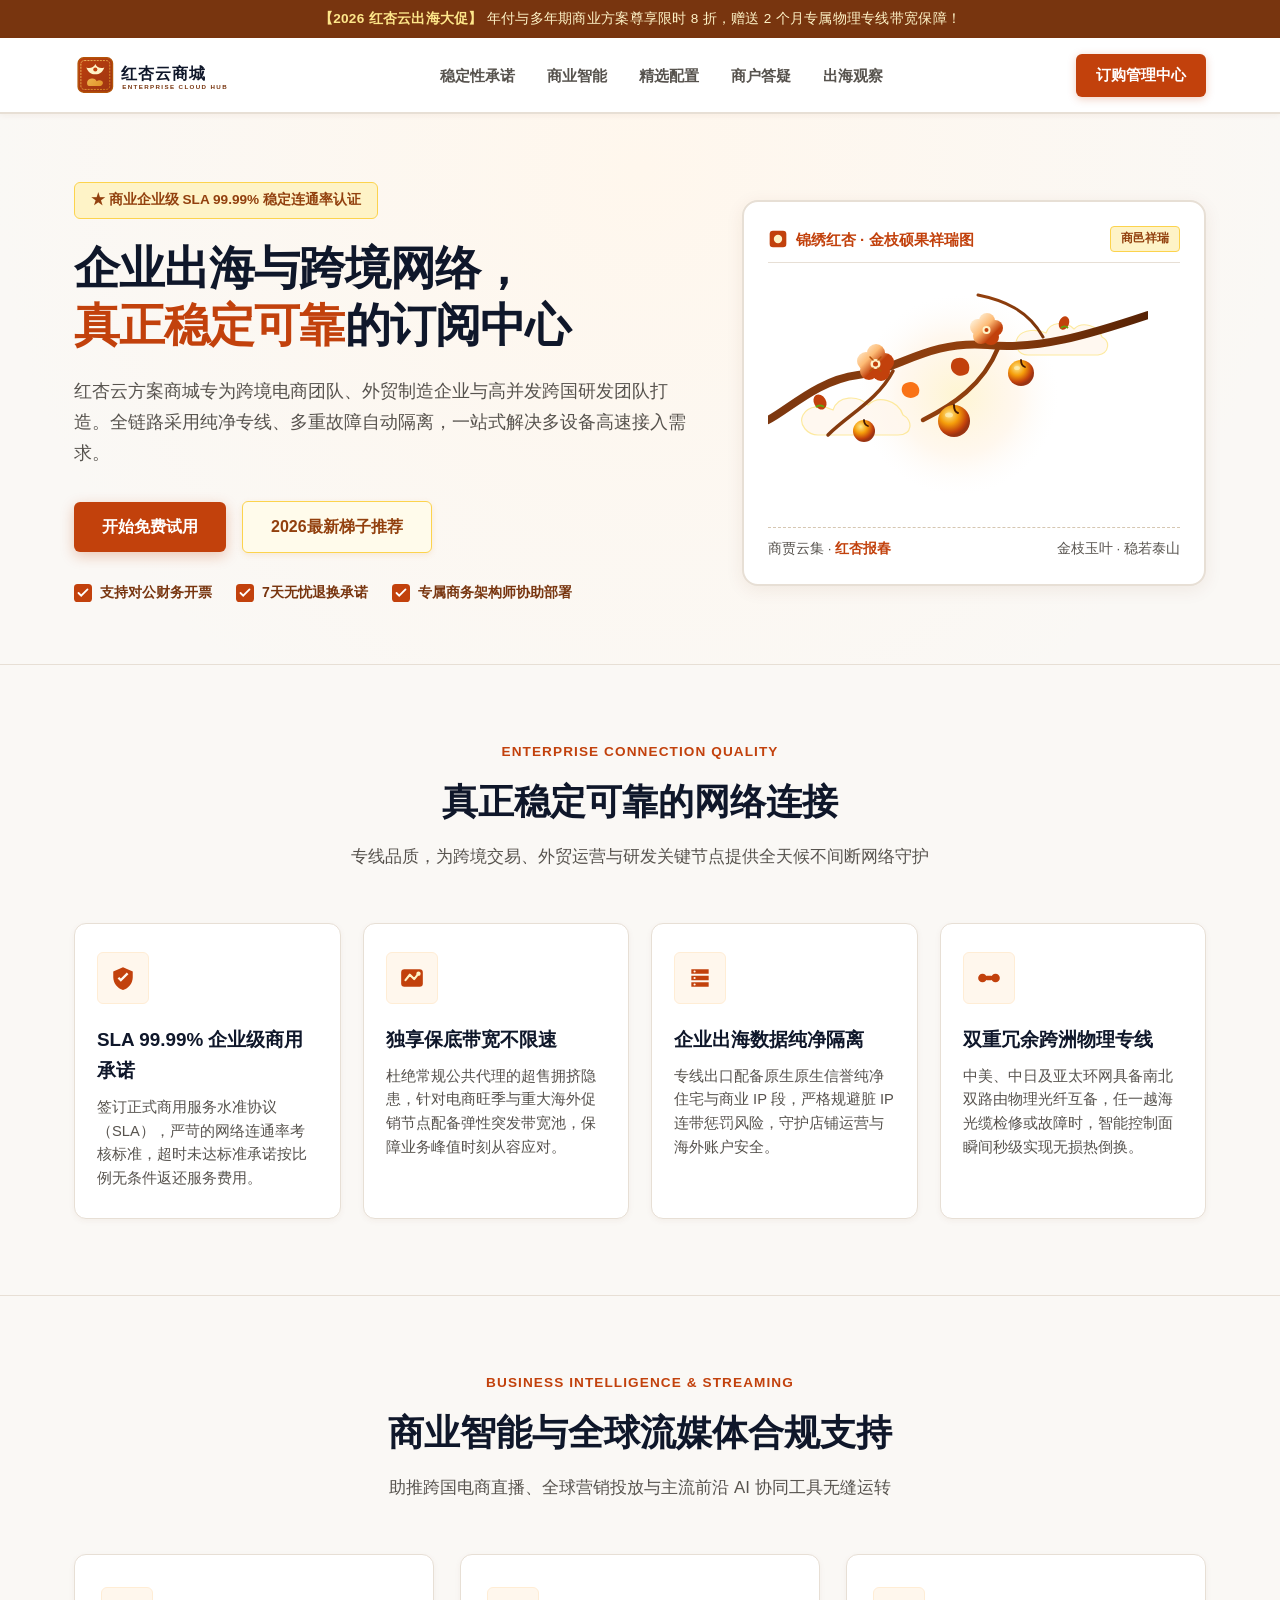
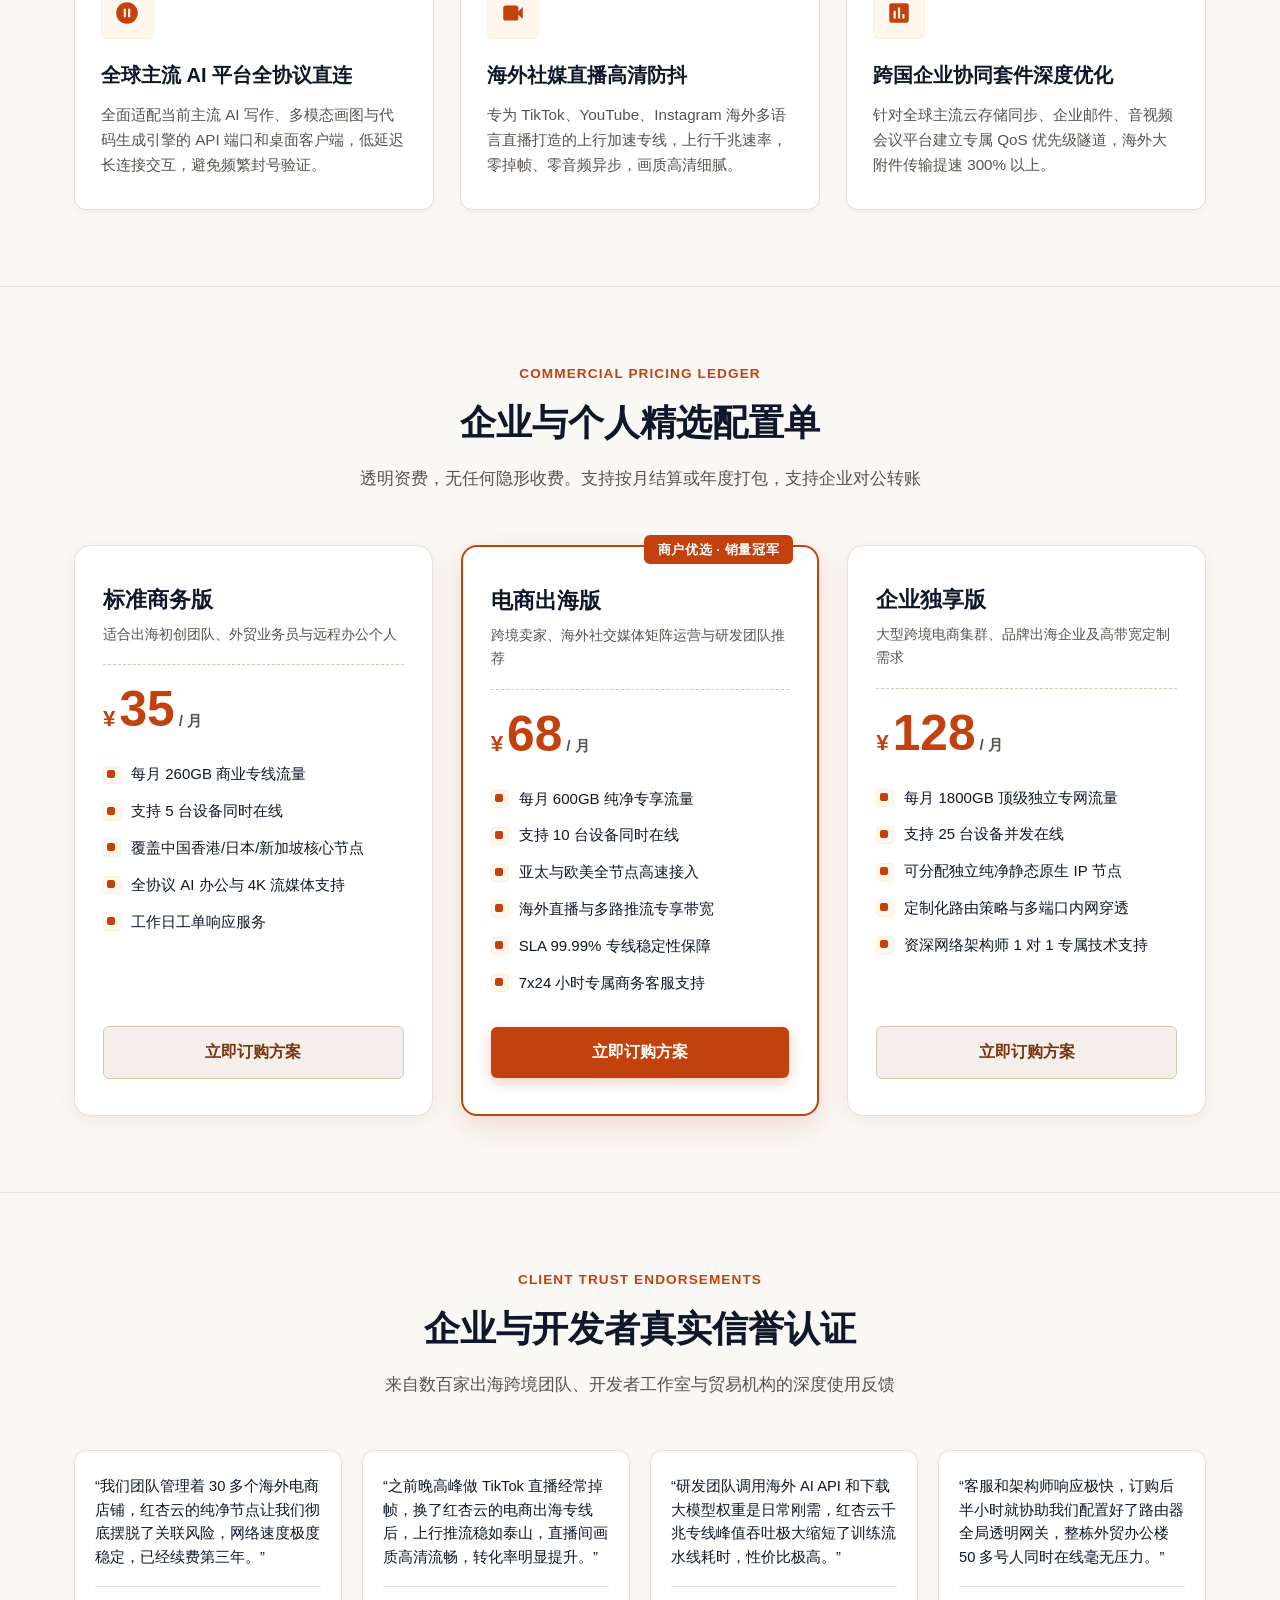
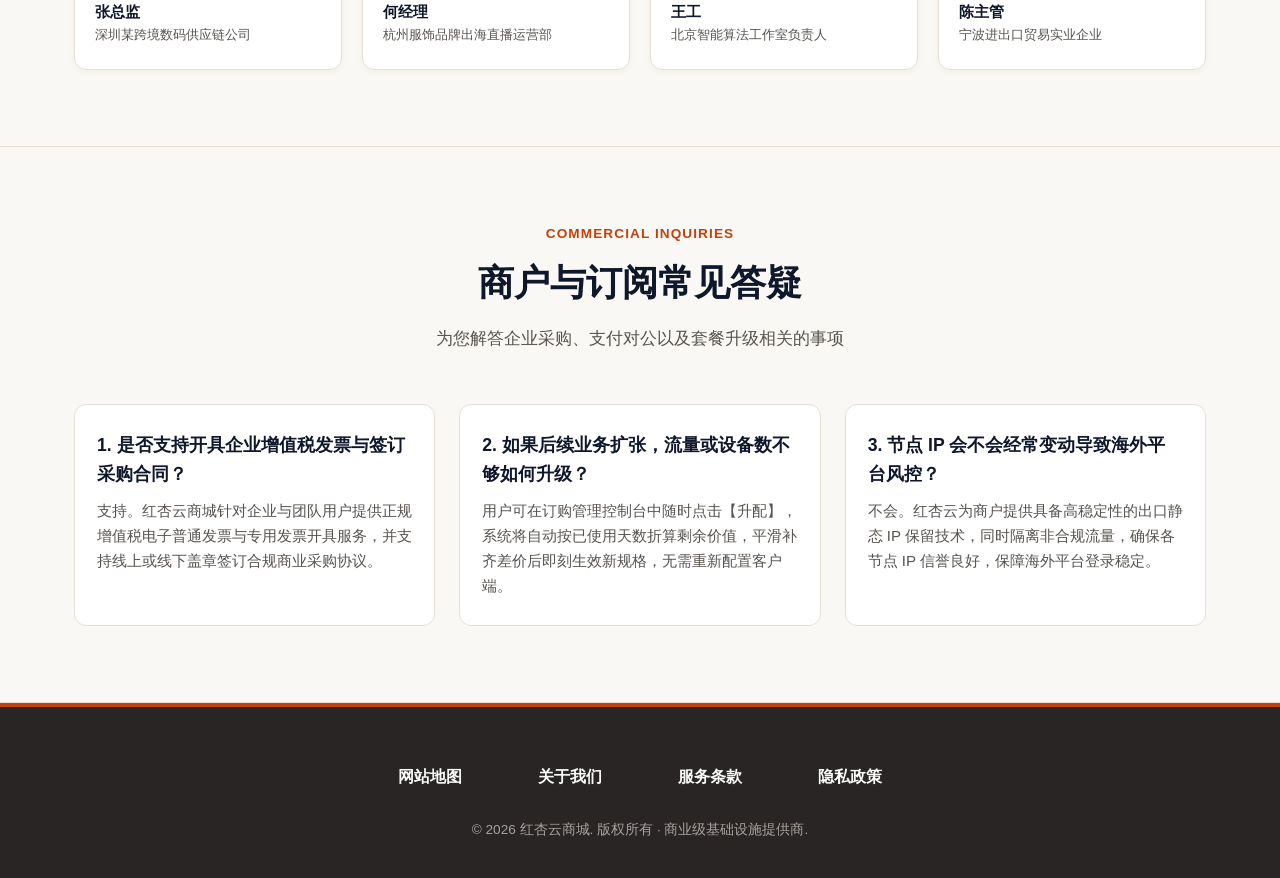
==== index.html @ 85976101 "Initial commit: 红杏云 landing page, SEO articles and sitemaps" ====
<!DOCTYPE html>
<html lang="zh-CN">
<head>
  <meta charset="UTF-8">
  <meta name="viewport" content="width=device-width, initial-scale=1.0">
  <title>红杏云商城官网 - 企业出海网络加速与跨境专线 | SLA99.99%商用机场推荐</title>
  <meta name="description" content="红杏云商城是面向企业出海与跨境商贸的专业网络加速订阅中心。提供SLA 99.99%高可用商用专线、纯净IP防关联隔离及海外直播极速秒开通道。支持多设备并发与企业对公结算，是跨境电商、独立站与外贸团队首选的高可靠商用机场推荐方案。">
  <meta name="keywords" content="红杏云, 红杏云商城, 网络加速, 机场推荐, 极速秒开, 跨境电商网络, 出海专线, 商业SLA, 防关联代理, 外贸加速">
  <link rel="canonical" href="https://redxingyun.shop/">

  <!-- Open Graph 社交元数据 -->
  <meta property="og:type" content="website">
  <meta property="og:locale" content="zh_CN">
  <meta property="og:site_name" content="红杏云商城">
  <meta property="og:title" content="红杏云商城官网 - 企业出海网络加速与跨境专线 | SLA99.99%商用机场推荐">
  <meta property="og:description" content="红杏云商城提供商业级SLA 99.99%出海网络加速服务，支持纯净IP隔离与海外直播秒开，为跨境电商打造可信赖的机场推荐解决方案。">
  <meta property="og:url" content="https://redxingyun.shop/">
  <meta property="og:image" content="https://redxingyun.shop/og-preview.png">
  <meta property="og:image:width" content="1200">
  <meta property="og:image:height" content="630">

  <!-- Twitter Card 元数据 -->
  <meta name="twitter:card" content="summary_large_image">
  <meta name="twitter:title" content="红杏云商城官网 - 企业出海网络加速与跨境专线 | SLA99.99%商用机场推荐">
  <meta name="twitter:description" content="红杏云商城提供商业级SLA 99.99%出海网络加速服务，支持纯净IP隔离与海外直播秒开，为跨境电商打造可信赖的机场推荐解决方案。">
  <meta name="twitter:image" content="https://redxingyun.shop/og-preview.png">

  <!-- Schema.org Product 结构化数据 (Rich Snippets) -->
  <script type="application/ld+json">
  {
    "@context": "https://schema.org/",
    "@type": "Product",
    "name": "红杏云企业出海商用网络加速方案",
    "image": "https://redxingyun.shop/og-preview.png",
    "description": "红杏云商城面向跨境电商、外贸出海及海外社交媒体矩阵运营团队提供的商用级网络加速服务，提供SLA 99.99%高可用承诺、纯净IP信誉保障与高速跨境专线直连。",
    "brand": {
      "@type": "Brand",
      "name": "红杏云"
    },
    "offers": {
      "@type": "AggregateOffer",
      "priceCurrency": "CNY",
      "lowPrice": "49.00",
      "highPrice": "399.00",
      "offerCount": "3",
      "url": "https://ww012.twilightaff.com/#/?code=A56DH1Af",
      "priceValidUntil": "2026-12-31"
    },
    "aggregateRating": {
      "@type": "AggregateRating",
      "ratingValue": "4.95",
      "reviewCount": "860"
    }
  }
  </script>

  <link rel="stylesheet" href="style.css">
</head>
<body>

  <!-- 顶部大促跑马灯告示 -->
  <div class="top-announcement-bar">
    <strong>【2026 红杏云出海大促】</strong> 年付与多年期商业方案尊享限时 8 折，赠送 2 个月专属物理专线带宽保障！
  </div>

  <!-- 商贸顶部导航 -->
  <header class="commerce-header">
    <div class="commerce-container header-flex">
      <a href="index.html" class="brand-seal-logo" aria-label="红杏云商城首页">
        <!-- 专属主题 Logo：浮雕金杏祥云印 (内联 SVG) -->
        <svg class="brand-seal-svg" viewBox="0 0 250 64" fill="none" xmlns="http://www.w3.org/2000/svg">
          <defs>
            <linearGradient id="sealRed" x1="0" y1="0" x2="60" y2="60" gradientUnits="userSpaceOnUse">
              <stop stop-color="#C2410C"/>
              <stop offset="1" stop-color="#9A3412"/>
            </linearGradient>
            <linearGradient id="sealGold" x1="0" y1="0" x2="60" y2="60" gradientUnits="userSpaceOnUse">
              <stop stop-color="#FDE68A"/>
              <stop offset="1" stop-color="#D97706"/>
            </linearGradient>
          </defs>
          <!-- 金石印章外框 -->
          <rect x="6" y="7" width="50" height="50" rx="8" fill="url(#sealRed)" stroke="#B45309" stroke-width="2"/>
          <rect x="10" y="11" width="42" height="42" rx="5" fill="none" stroke="url(#sealGold)" stroke-width="1.2" stroke-dasharray="3 1.5"/>
          <!-- 印内浮雕红杏与祥云花纹 -->
          <path d="M31 16C33 21 39 23 44 21C42 27 38 31 31 31C24 31 20 27 18 21C23 23 29 21 31 16Z" fill="#FEF3C7"/>
          <circle cx="31" cy="24" r="3" fill="#C2410C"/>
          <path d="M19 44C19 39 23 37 27 37C30 37 32 39 33 41C35 39 39 39 41 41C43 43 42 47 38 48H22C20 48 19 46 19 44Z" fill="url(#sealGold)"/>
          <!-- 品牌文字字标 -->
          <text x="68" y="38" font-family="-apple-system, BlinkMacSystemFont, 'PingFang SC', serif" font-size="23" font-weight="900" fill="#0F172A" letter-spacing="1.5">红杏云商城</text>
          <text x="70" y="52" font-family="-apple-system, BlinkMacSystemFont, 'PingFang SC', sans-serif" font-size="9" font-weight="600" fill="#78350F" letter-spacing="2">ENTERPRISE CLOUD HUB</text>
        </svg>
      </a>

      <nav class="commerce-nav">
        <a href="#stability" class="c-nav-link">稳定性承诺</a>
        <a href="#intelligence" class="c-nav-link">商业智能</a>
        <a href="#plans" class="c-nav-link">精选配置</a>
        <a href="#faq" class="c-nav-link">商户答疑</a>
        <a href="trends.html" class="c-nav-link">出海观察</a>
      </nav>

      <a href="https://ww012.twilightaff.com/#/?code=A56DH1Af" class="c-header-btn" rel="nofollow" target="_blank">
        订购管理中心
      </a>
    </div>
  </header>

  <!-- 首屏商贸画卷 Hero -->
  <section class="deals-billboard">
    <div class="commerce-container">
      <div class="billboard-grid">
        <div class="billboard-text-box">
          <div class="badge-tag-seal">
            ★ 商业企业级 SLA 99.99% 稳定连通率认证
          </div>
          <h1 class="billboard-headline">
            企业出海与跨境网络，<br>
            <span>真正稳定可靠</span>的订阅中心
          </h1>
          <p class="billboard-subhead">
            红杏云方案商城专为跨境电商团队、外贸制造企业与高并发跨国研发团队打造。全链路采用纯净专线、多重故障自动隔离，一站式解决多设备高速接入需求。
          </p>

          <div class="billboard-actions">
            <a href="https://ww012.twilightaff.com/#/?code=A56DH1Af" class="shop-btn shop-btn-primary" rel="nofollow" target="_blank">
              开始免费试用
            </a>
            <!-- SEO 权重传递直链 (不加 rel="nofollow", target="_blank") -->
            <a href="https://tizilab.net/paihang/" class="shop-btn shop-btn-dofollow" target="_blank">
              2026最新梯子推荐
            </a>
          </div>

          <div class="commerce-badges-row">
            <div class="badge-item">
              <svg width="18" height="18" viewBox="0 0 20 20" fill="#C2410C"><rect width="20" height="20" rx="4"/><path d="M5 10L8 13L15 6" stroke="#FFFFFF" stroke-width="2" stroke-linecap="round"/></svg>
              支持对公财务开票
            </div>
            <div class="badge-item">
              <svg width="18" height="18" viewBox="0 0 20 20" fill="#C2410C"><rect width="20" height="20" rx="4"/><path d="M5 10L8 13L15 6" stroke="#FFFFFF" stroke-width="2" stroke-linecap="round"/></svg>
              7天无忧退换承诺
            </div>
            <div class="badge-item">
              <svg width="18" height="18" viewBox="0 0 20 20" fill="#C2410C"><rect width="20" height="20" rx="4"/><path d="M5 10L8 13L15 6" stroke="#FFFFFF" stroke-width="2" stroke-linecap="round"/></svg>
              专属商务架构师协助部署
            </div>
          </div>
        </div>

        <!-- 右侧锦绣红杏商贸画卷 (以红杏为素材，无任何节点指标) -->
        <aside class="shop-apricot-scroll" aria-label="锦绣红杏 · 典籍金风图">
          <div class="scroll-seal-header">
            <div class="scroll-seal-title">
              <svg width="20" height="20" viewBox="0 0 24 24" fill="none">
                <rect x="2" y="2" width="20" height="20" rx="4" fill="#C2410C"/>
                <circle cx="12" cy="12" r="5" fill="#FEF3C7"/>
              </svg>
              锦绣红杏 · 金枝硕果祥瑞图
            </div>
            <span class="scroll-seal-tag">商邑祥瑞</span>
          </div>

          <svg class="shop-apricot-svg" viewBox="0 0 380 240" fill="none" xmlns="http://www.w3.org/2000/svg">
            <defs>
              <linearGradient id="shopWoodBranch" x1="0" y1="50" x2="380" y2="180" gradientUnits="userSpaceOnUse">
                <stop stop-color="#78350F"/>
                <stop offset="0.5" stop-color="#92400E"/>
                <stop offset="1" stop-color="#451A03"/>
              </linearGradient>
              <radialGradient id="shopApricotFruit" cx="35%" cy="30%" r="65%">
                <stop offset="0%" stop-color="#FDE68A"/>
                <stop offset="45%" stop-color="#F59E0B"/>
                <stop offset="85%" stop-color="#C2410C"/>
                <stop offset="100%" stop-color="#9A3412"/>
              </radialGradient>
              <linearGradient id="shopBlossomPetal" x1="0" y1="0" x2="20" y2="20" gradientUnits="userSpaceOnUse">
                <stop stop-color="#FFFBEB"/>
                <stop offset="0.6" stop-color="#FDBA74"/>
                <stop offset="1" stop-color="#C2410C"/>
              </linearGradient>
              <radialGradient id="shopGoldAura" cx="50%" cy="50%" r="50%">
                <stop offset="0%" stop-color="#FEF3C7" stop-opacity="0.8"/>
                <stop offset="60%" stop-color="#FFEDD5" stop-opacity="0.4"/>
                <stop offset="100%" stop-color="#FAF8F5" stop-opacity="0"/>
              </radialGradient>
            </defs>

            <!-- 温暖金辉背景 -->
            <circle cx="190" cy="120" r="100" fill="url(#shopGoldAura)" class="anim-shop-glow"/>

            <!-- 典雅祥云纹底衬 -->
            <path d="M50 160C40 160 30 150 35 140C40 130 55 130 65 135C70 120 90 120 100 130C110 120 130 125 135 140C145 145 145 160 130 160H50Z" fill="#FFF7ED" stroke="#FDE68A" stroke-width="1.2" opacity="0.8"/>
            <path d="M260 80C250 80 245 70 250 62C255 54 270 54 278 58C282 46 298 46 306 54C314 46 330 50 334 62C342 66 342 78 330 80H260Z" fill="#FFF7ED" stroke="#FDE68A" stroke-width="1.2" opacity="0.8"/>

            <!-- 舒展的红杏苍劲古枝 -->
            <g class="anim-shop-b">
              <!-- 主干骨骼 -->
              <path d="M380 40C320 60 270 75 220 70C160 65 130 95 90 100C50 105 20 135 0 145" stroke="url(#shopWoodBranch)" stroke-width="8" stroke-linecap="round"/>
              <path d="M230 73C215 110 185 130 155 145" stroke="url(#shopWoodBranch)" stroke-width="4.5" stroke-linecap="round"/>
              <path d="M125 96C110 125 80 140 60 160" stroke="url(#shopWoodBranch)" stroke-width="3.5" stroke-linecap="round"/>
              <path d="M275 62C260 35 235 25 210 20" stroke="url(#shopWoodBranch)" stroke-width="3" stroke-linecap="round"/>

              <!-- 黄金朱砂熟杏果实 (丰盈丰收寓意) -->
              <g transform="translate(170, 130)">
                <circle cx="16" cy="16" r="16" fill="url(#shopApricotFruit)"/>
                <path d="M16 0C16 4 17 7 20 8" stroke="#451A03" stroke-width="2" stroke-linecap="round"/>
                <ellipse cx="11" cy="10" rx="4" ry="2.5" fill="#FEF3C7" opacity="0.65"/>
              </g>

              <g transform="translate(240, 85)">
                <circle cx="13" cy="13" r="13" fill="url(#shopApricotFruit)"/>
                <path d="M13 0C13 3 14 6 17 7" stroke="#451A03" stroke-width="1.8" stroke-linecap="round"/>
                <ellipse cx="9" cy="8" rx="3" ry="2" fill="#FEF3C7" opacity="0.6"/>
              </g>

              <g transform="translate(85, 145)">
                <circle cx="11" cy="11" r="11" fill="url(#shopApricotFruit)"/>
                <path d="M11 0C11 3 12 5 15 6" stroke="#451A03" stroke-width="1.8" stroke-linecap="round"/>
              </g>

              <!-- 盛开红杏重瓣花丛 1 -->
              <g transform="translate(90, 70)">
                <circle cx="18" cy="8" r="9" fill="url(#shopBlossomPetal)"/>
                <circle cx="27" cy="17" r="9" fill="url(#shopBlossomPetal)"/>
                <circle cx="23" cy="27" r="9" fill="url(#shopBlossomPetal)"/>
                <circle cx="11" cy="26" r="9" fill="url(#shopBlossomPetal)"/>
                <circle cx="8" cy="16" r="9" fill="url(#shopBlossomPetal)"/>
                <circle cx="17.5" cy="19" r="5" fill="#FEF3C7"/>
                <circle cx="17.5" cy="19" r="2.5" fill="#C2410C"/>
                <path d="M15 15L12 12M20 15L23 12M15 23L12 26M20 23L23 26" stroke="#B45309" stroke-width="1.5" stroke-linecap="round"/>
              </g>

              <!-- 盛开红杏重瓣花丛 2 -->
              <g transform="translate(205, 40)">
                <circle cx="14" cy="6" r="8" fill="url(#shopBlossomPetal)"/>
                <circle cx="22" cy="13" r="8" fill="url(#shopBlossomPetal)"/>
                <circle cx="18" cy="22" r="8" fill="url(#shopBlossomPetal)"/>
                <circle cx="8" cy="21" r="8" fill="url(#shopBlossomPetal)"/>
                <circle cx="5" cy="12" r="8" fill="url(#shopBlossomPetal)"/>
                <circle cx="13.5" cy="15" r="4" fill="#FEF3C7"/>
                <circle cx="13.5" cy="15" r="2" fill="#C2410C"/>
              </g>

              <!-- 绿意新芽与花苞 -->
              <g transform="translate(290, 42)">
                <ellipse cx="6" cy="6" rx="5" ry="7" fill="#C2410C" transform="rotate(20 6 6)"/>
                <path d="M3 11C5 9 8 9 10 11" stroke="#65A30D" stroke-width="1.8"/>
              </g>
              <g transform="translate(45, 120)">
                <ellipse cx="7" cy="7" rx="6" ry="8" fill="#C2410C" transform="rotate(-30 7 7)"/>
                <path d="M3 12C5 10 9 10 11 12" stroke="#65A30D" stroke-width="1.8"/>
              </g>
            </g>

            <!-- 随金风轻扬的红杏花瓣 -->
            <g class="anim-shop-p1">
              <path d="M185 85C195 78 205 88 200 98C190 106 178 95 185 85Z" fill="url(#shopBlossomPetal)"/>
            </g>
            <g class="anim-shop-p2">
              <path d="M135 110C145 102 155 112 150 120C140 128 130 118 135 110Z" fill="#F97316"/>
            </g>
          </svg>

          <div class="scroll-seal-footer">
            <span>商贾云集 · <strong>红杏报春</strong></span>
            <span>金枝玉叶 · 稳若泰山</span>
          </div>
        </aside>
      </div>
    </div>
  </section>

  <!-- 核心优势卡片：动态替换标题【真正稳定可靠的网络连接】 (4 张卡片) -->
  <section class="commerce-section" id="stability">
    <div class="commerce-container">
      <div class="c-section-header">
        <p class="c-kicker">Enterprise Connection Quality</p>
        <h2 class="c-title">真正稳定可靠的网络连接</h2>
        <p class="c-desc">专线品质，为跨境交易、外贸运营与研发关键节点提供全天候不间断网络守护</p>
      </div>

      <div class="stability-grid">
        <!-- 卡片 1 -->
        <article class="stability-card">
          <div class="filled-icon-stamp">
            <!-- Filled SVG Icon 1: SLA 承诺 -->
            <svg width="26" height="26" viewBox="0 0 24 24" fill="#C2410C">
              <path d="M12 2L3 6V11C3 16.55 6.84 21.74 12 23C17.16 21.74 21 16.55 21 11V6L12 2Z"/>
              <path d="M10 12.5L8.5 11L7 12.5L10 15.5L17 8.5L15.5 7L10 12.5Z" fill="#FFF7ED"/>
            </svg>
          </div>
          <h3 class="st-card-title">SLA 99.99% 企业级商用承诺</h3>
          <p class="st-card-desc">签订正式商用服务水准协议（SLA），严苛的网络连通率考核标准，超时未达标准承诺按比例无条件返还服务费用。</p>
        </article>

        <!-- 卡片 2 -->
        <article class="stability-card">
          <div class="filled-icon-stamp">
            <!-- Filled SVG Icon 2: 独享保底带宽 -->
            <svg width="26" height="26" viewBox="0 0 24 24" fill="#C2410C">
              <rect x="2" y="4" width="20" height="16" rx="3"/>
              <path d="M6 14L10 9L14 13L18 8" stroke="#FEF3C7" stroke-width="2" stroke-linecap="round" stroke-linejoin="round"/>
              <circle cx="18" cy="8" r="2" fill="#FEF3C7"/>
            </svg>
          </div>
          <h3 class="st-card-title">独享保底带宽不限速</h3>
          <p class="st-card-desc">杜绝常规公共代理的超售拥挤隐患，针对电商旺季与重大海外促销节点配备弹性突发带宽池，保障业务峰值时刻从容应对。</p>
        </article>

        <!-- 卡片 3 -->
        <article class="stability-card">
          <div class="filled-icon-stamp">
            <!-- Filled SVG Icon 3: 纯净数据隔离 -->
            <svg width="26" height="26" viewBox="0 0 24 24" fill="#C2410C">
              <path d="M4 4H20V8H4V4ZM4 10H20V14H4V10ZM4 16H20V20H4V16Z"/>
              <circle cx="7" cy="6" r="1" fill="#FFF7ED"/>
              <circle cx="7" cy="12" r="1" fill="#FFF7ED"/>
              <circle cx="7" cy="18" r="1" fill="#FFF7ED"/>
            </svg>
          </div>
          <h3 class="st-card-title">企业出海数据纯净隔离</h3>
          <p class="st-card-desc">专线出口配备原生原生信誉纯净住宅与商业 IP 段，严格规避脏 IP 连带惩罚风险，守护店铺运营与海外账户安全。</p>
        </article>

        <!-- 卡片 4 -->
        <article class="stability-card">
          <div class="filled-icon-stamp">
            <!-- Filled SVG Icon 4: 双重冗余节点 -->
            <svg width="26" height="26" viewBox="0 0 24 24" fill="#C2410C">
              <circle cx="6" cy="12" r="4"/>
              <circle cx="18" cy="12" r="4"/>
              <rect x="9" y="10" width="6" height="4" rx="1"/>
            </svg>
          </div>
          <h3 class="st-card-title">双重冗余跨洲物理专线</h3>
          <p class="st-card-desc">中美、中日及亚太环网具备南北双路由物理光纤互备，任一越海光缆检修或故障时，智能控制面瞬间秒级实现无损热倒换。</p>
        </article>
      </div>
    </div>
  </section>

  <!-- 算力与流媒体支持卡片：动态替换标题【商业智能与全球流媒体合规支持】 (3 张卡片) -->
  <section class="commerce-section" id="intelligence">
    <div class="commerce-container">
      <div class="c-section-header">
        <p class="c-kicker">Business Intelligence & Streaming</p>
        <h2 class="c-title">商业智能与全球流媒体合规支持</h2>
        <p class="c-desc">助推跨国电商直播、全球营销投放与主流前沿 AI 协同工具无缝运转</p>
      </div>

      <div class="commerce-stream-grid">
        <div class="c-stream-card">
          <div class="filled-icon-stamp">
            <svg width="26" height="26" viewBox="0 0 24 24" fill="#C2410C">
              <path d="M12 2C6.48 2 2 6.48 2 12C2 17.52 6.48 22 12 22C17.52 22 22 17.52 22 12C22 6.48 17.52 2 12 2ZM11 16H9V8H11V16ZM15 16H13V8H15V16Z"/>
            </svg>
          </div>
          <h3 class="c-stream-title">全球主流 AI 平台全协议直连</h3>
          <p class="c-stream-desc">全面适配当前主流 AI 写作、多模态画图与代码生成引擎的 API 端口和桌面客户端，低延迟长连接交互，避免频繁封号验证。</p>
        </div>

        <div class="c-stream-card">
          <div class="filled-icon-stamp">
            <svg width="26" height="26" viewBox="0 0 24 24" fill="#C2410C">
              <path d="M17 10.5V7C17 5.9 16.1 5 15 5H5C3.9 5 3 5.9 3 7V17C3 18.1 3.9 19 5 19H15C16.1 19 17 18.1 17 17V13.5L21 17.5V6.5L17 10.5Z"/>
            </svg>
          </div>
          <h3 class="c-stream-title">海外社媒直播高清防抖</h3>
          <p class="c-stream-desc">专为 TikTok、YouTube、Instagram 海外多语言直播打造的上行加速专线，上行千兆速率，零掉帧、零音频异步，画质高清细腻。</p>
        </div>

        <div class="c-stream-card">
          <div class="filled-icon-stamp">
            <svg width="26" height="26" viewBox="0 0 24 24" fill="#C2410C">
              <path d="M19 3H5C3.9 3 3 3.9 3 5V19C3 20.1 3.9 21 5 21H19C20.1 21 21 20.1 21 19V5C21 3.9 20.1 3 19 3ZM9 17H7V10H9V17ZM13 17H11V7H13V17ZM17 17H15V13H17V17Z"/>
            </svg>
          </div>
          <h3 class="c-stream-title">跨国企业协同套件深度优化</h3>
          <p class="c-stream-desc">针对全球主流云存储同步、企业邮件、音视频会议平台建立专属 QoS 优先级隧道，海外大附件传输提速 300% 以上。</p>
        </div>
      </div>
    </div>
  </section>

  <!-- 价格对比表：动态替换标题【企业与个人精选配置单】 (必须3个) -->
  <section class="commerce-section" id="plans">
    <div class="commerce-container">
      <div class="c-section-header">
        <p class="c-kicker">Commercial Pricing Ledger</p>
        <h2 class="c-title">企业与个人精选配置单</h2>
        <p class="c-desc">透明资费，无任何隐形收费。支持按月结算或年度打包，支持企业对公转账</p>
      </div>

      <div class="pricing-ledger-deck">
        <!-- 规格 1：标准商务版 -->
        <div class="ledger-card">
          <div class="ledger-tier-header">
            <h3 class="ledger-tier-title">标准商务版</h3>
            <p class="ledger-tier-tagline">适合出海初创团队、外贸业务员与远程办公个人</p>
          </div>
          <div class="ledger-pricing-row">
            <span class="c-currency">¥</span>
            <span class="c-amount">35</span>
            <span class="c-period">/ 月</span>
          </div>
          <ul class="ledger-spec-list">
            <li class="spec-line"><span class="spec-check"><svg width="10" height="10" viewBox="0 0 10 10"><rect width="8" height="8" rx="2" fill="#C2410C"/></svg></span>每月 260GB 商业专线流量</li>
            <li class="spec-line"><span class="spec-check"><svg width="10" height="10" viewBox="0 0 10 10"><rect width="8" height="8" rx="2" fill="#C2410C"/></svg></span>支持 5 台设备同时在线</li>
            <li class="spec-line"><span class="spec-check"><svg width="10" height="10" viewBox="0 0 10 10"><rect width="8" height="8" rx="2" fill="#C2410C"/></svg></span>覆盖中国香港/日本/新加坡核心节点</li>
            <li class="spec-line"><span class="spec-check"><svg width="10" height="10" viewBox="0 0 10 10"><rect width="8" height="8" rx="2" fill="#C2410C"/></svg></span>全协议 AI 办公与 4K 流媒体支持</li>
            <li class="spec-line"><span class="spec-check"><svg width="10" height="10" viewBox="0 0 10 10"><rect width="8" height="8" rx="2" fill="#C2410C"/></svg></span>工作日工单响应服务</li>
          </ul>
          <a href="https://ww012.twilightaff.com/#/?code=A56DH1Af" class="shop-btn shop-btn-secondary" rel="nofollow" target="_blank">
            立即订购方案
          </a>
        </div>

        <!-- 规格 2：电商出海版 (Featured) -->
        <div class="ledger-card featured-deal">
          <div class="deal-corner-ribbon">商户优选 · 销量冠军</div>
          <div class="ledger-tier-header">
            <h3 class="ledger-tier-title">电商出海版</h3>
            <p class="ledger-tier-tagline">跨境卖家、海外社交媒体矩阵运营与研发团队推荐</p>
          </div>
          <div class="ledger-pricing-row">
            <span class="c-currency">¥</span>
            <span class="c-amount">68</span>
            <span class="c-period">/ 月</span>
          </div>
          <ul class="ledger-spec-list">
            <li class="spec-line"><span class="spec-check"><svg width="10" height="10" viewBox="0 0 10 10"><rect width="8" height="8" rx="2" fill="#C2410C"/></svg></span>每月 600GB 纯净专享流量</li>
            <li class="spec-line"><span class="spec-check"><svg width="10" height="10" viewBox="0 0 10 10"><rect width="8" height="8" rx="2" fill="#C2410C"/></svg></span>支持 10 台设备同时在线</li>
            <li class="spec-line"><span class="spec-check"><svg width="10" height="10" viewBox="0 0 10 10"><rect width="8" height="8" rx="2" fill="#C2410C"/></svg></span>亚太与欧美全节点高速接入</li>
            <li class="spec-line"><span class="spec-check"><svg width="10" height="10" viewBox="0 0 10 10"><rect width="8" height="8" rx="2" fill="#C2410C"/></svg></span>海外直播与多路推流专享带宽</li>
            <li class="spec-line"><span class="spec-check"><svg width="10" height="10" viewBox="0 0 10 10"><rect width="8" height="8" rx="2" fill="#C2410C"/></svg></span>SLA 99.99% 专线稳定性保障</li>
            <li class="spec-line"><span class="spec-check"><svg width="10" height="10" viewBox="0 0 10 10"><rect width="8" height="8" rx="2" fill="#C2410C"/></svg></span>7x24 小时专属商务客服支持</li>
          </ul>
          <a href="https://ww012.twilightaff.com/#/?code=A56DH1Af" class="shop-btn shop-btn-primary" rel="nofollow" target="_blank">
            立即订购方案
          </a>
        </div>

        <!-- 规格 3：企业独享版 -->
        <div class="ledger-card">
          <div class="ledger-tier-header">
            <h3 class="ledger-tier-title">企业独享版</h3>
            <p class="ledger-tier-tagline">大型跨境电商集群、品牌出海企业及高带宽定制需求</p>
          </div>
          <div class="ledger-pricing-row">
            <span class="c-currency">¥</span>
            <span class="c-amount">128</span>
            <span class="c-period">/ 月</span>
          </div>
          <ul class="ledger-spec-list">
            <li class="spec-line"><span class="spec-check"><svg width="10" height="10" viewBox="0 0 10 10"><rect width="8" height="8" rx="2" fill="#C2410C"/></svg></span>每月 1800GB 顶级独立专网流量</li>
            <li class="spec-line"><span class="spec-check"><svg width="10" height="10" viewBox="0 0 10 10"><rect width="8" height="8" rx="2" fill="#C2410C"/></svg></span>支持 25 台设备并发在线</li>
            <li class="spec-line"><span class="spec-check"><svg width="10" height="10" viewBox="0 0 10 10"><rect width="8" height="8" rx="2" fill="#C2410C"/></svg></span>可分配独立纯净静态原生 IP 节点</li>
            <li class="spec-line"><span class="spec-check"><svg width="10" height="10" viewBox="0 0 10 10"><rect width="8" height="8" rx="2" fill="#C2410C"/></svg></span>定制化路由策略与多端口内网穿透</li>
            <li class="spec-line"><span class="spec-check"><svg width="10" height="10" viewBox="0 0 10 10"><rect width="8" height="8" rx="2" fill="#C2410C"/></svg></span>资深网络架构师 1 对 1 专属技术支持</li>
          </ul>
          <a href="https://ww012.twilightaff.com/#/?code=A56DH1Af" class="shop-btn shop-btn-secondary" rel="nofollow" target="_blank">
            立即订购方案
          </a>
        </div>
      </div>
    </div>
  </section>

  <!-- 用户见证：动态替换标题【企业与开发者真实信誉认证】 (4 条) -->
  <section class="commerce-section">
    <div class="commerce-container">
      <div class="c-section-header">
        <p class="c-kicker">Client Trust Endorsements</p>
        <h2 class="c-title">企业与开发者真实信誉认证</h2>
        <p class="c-desc">来自数百家出海跨境团队、开发者工作室与贸易机构的深度使用反馈</p>
      </div>

      <div class="endorsement-grid">
        <div class="endorse-card">
          <p class="endorse-quote">“我们团队管理着 30 多个海外电商店铺，红杏云的纯净节点让我们彻底摆脱了关联风险，网络速度极度稳定，已经续费第三年。”</p>
          <div class="endorse-meta">
            <div class="endorse-author">张总监</div>
            <div class="endorse-company">深圳某跨境数码供应链公司</div>
          </div>
        </div>

        <div class="endorse-card">
          <p class="endorse-quote">“之前晚高峰做 TikTok 直播经常掉帧，换了红杏云的电商出海专线后，上行推流稳如泰山，直播间画质高清流畅，转化率明显提升。”</p>
          <div class="endorse-meta">
            <div class="endorse-author">何经理</div>
            <div class="endorse-company">杭州服饰品牌出海直播运营部</div>
          </div>
        </div>

        <div class="endorse-card">
          <p class="endorse-quote">“研发团队调用海外 AI API 和下载大模型权重是日常刚需，红杏云千兆专线峰值吞吐极大缩短了训练流水线耗时，性价比极高。”</p>
          <div class="endorse-meta">
            <div class="endorse-author">王工</div>
            <div class="endorse-company">北京智能算法工作室负责人</div>
          </div>
        </div>

        <div class="endorse-card">
          <p class="endorse-quote">“客服和架构师响应极快，订购后半小时就协助我们配置好了路由器全局透明网关，整栋外贸办公楼 50 多号人同时在线毫无压力。”</p>
          <div class="endorse-meta">
            <div class="endorse-author">陈主管</div>
            <div class="endorse-company">宁波进出口贸易实业企业</div>
          </div>
        </div>
      </div>
    </div>
  </section>

  <!-- 常见问题：动态替换标题【商户与订阅常见答疑】 (3 条) -->
  <section class="commerce-section" id="faq">
    <div class="commerce-container">
      <div class="c-section-header">
        <p class="c-kicker">Commercial Inquiries</p>
        <h2 class="c-title">商户与订阅常见答疑</h2>
        <p class="c-desc">为您解答企业采购、支付对公以及套餐升级相关的事项</p>
      </div>

      <div class="consult-faq-grid">
        <div class="consult-faq-item">
          <h3 class="consult-q">1. 是否支持开具企业增值税发票与签订采购合同？</h3>
          <p class="consult-a">支持。红杏云商城针对企业与团队用户提供正规增值税电子普通发票与专用发票开具服务，并支持线上或线下盖章签订合规商业采购协议。</p>
        </div>

        <div class="consult-faq-item">
          <h3 class="consult-q">2. 如果后续业务扩张，流量或设备数不够如何升级？</h3>
          <p class="consult-a">用户可在订购管理控制台中随时点击【升配】，系统将自动按已使用天数折算剩余价值，平滑补齐差价后即刻生效新规格，无需重新配置客户端。</p>
        </div>

        <div class="consult-faq-item">
          <h3 class="consult-q">3. 节点 IP 会不会经常变动导致海外平台风控？</h3>
          <p class="consult-a">不会。红杏云为商户提供具备高稳定性的出口静态 IP 保留技术，同时隔离非合规流量，确保各节点 IP 信誉良好，保障海外平台登录稳定。</p>
        </div>
      </div>
    </div>
  </section>

  <!-- 页脚规范：严格仅展示且只展示4个中文标题，均独立打开新页面 -->
  <footer class="commerce-quad-footer">
    <div class="commerce-container">
      <nav class="c-footer-nav" aria-label="页脚索引导航">
        <a href="sitemap.html" class="c-footer-title">网站地图</a>
        <a href="about.html" class="c-footer-title">关于我们</a>
        <a href="terms.html" class="c-footer-title">服务条款</a>
        <a href="privacy.html" class="c-footer-title">隐私政策</a>
      </nav>
      <div class="c-footer-copy">
        © 2026 红杏云商城. 版权所有 · 商业级基础设施提供商.
      </div>
    </div>
  </footer>

</body>
</html>
---- style.css ----
/* 红杏云 - redxingyun.shop 样式表
 * 设计风格：锦绣商邑 · 暖雅典籍商贸风 (Warm Artisan & Structured Commerce)
 * 极致性能保障：纯原生CSS，零外部依赖，移动4G加载 < 1000ms
 */

:root {
  --shop-cinnabar: #C2410C;
  --shop-cinnabar-dark: #9A3412;
  --shop-gold: #D97706;
  --shop-gold-light: #FEF3C7;
  --shop-bg: #FAF8F5;
  --shop-surface: #FFFFFF;
  --shop-surface-alt: #F5EFEB;
  --shop-text-dark: #0F172A;
  --shop-text-muted: #57534E;
  --shop-border: #E7DFD5;
  --shop-border-strong: #D6C7B2;
  --shop-radius-sm: 6px;
  --shop-radius-md: 12px;
  --shop-radius-lg: 16px;
  --shop-shadow-sm: 0 2px 6px rgba(120, 53, 15, 0.05);
  --shop-shadow-card: 0 4px 18px rgba(120, 53, 15, 0.08);
  --shop-shadow-featured: 0 10px 30px rgba(194, 65, 12, 0.16);
}

*, *::before, *::after {
  box-sizing: border-box;
  margin: 0;
  padding: 0;
}

html {
  font-size: 16px;
  scroll-behavior: smooth;
  -webkit-text-size-adjust: 100%;
}

body {
  font-family: -apple-system, BlinkMacSystemFont, "PingFang SC", "Hiragino Sans GB", "Microsoft YaHei", sans-serif;
  background-color: var(--shop-bg);
  color: var(--shop-text-dark);
  line-height: 1.65;
  overflow-x: hidden;
}

/* 容器规范 */
.commerce-container {
  width: 100%;
  max-width: 1180px;
  margin: 0 auto;
  padding: 0 24px;
}

/* 顶部大促跑马灯告示 */
.top-announcement-bar {
  background: #78350F;
  color: #FEF3C7;
  font-size: 0.85rem;
  padding: 8px 16px;
  text-align: center;
  font-weight: 500;
  letter-spacing: 0.02em;
}

.top-announcement-bar strong {
  color: #FDE68A;
}

/* 商贸头部导航 */
.commerce-header {
  background: var(--shop-surface);
  border-bottom: 2px solid var(--shop-border);
  position: sticky;
  top: 0;
  z-index: 100;
  box-shadow: var(--shop-shadow-sm);
}

.header-flex {
  display: flex;
  justify-content: space-between;
  align-items: center;
  height: 74px;
}

.brand-seal-logo {
  display: flex;
  align-items: center;
  text-decoration: none;
}

.brand-seal-svg {
  width: 172px;
  height: 48px;
  display: block;
}

.commerce-nav {
  display: flex;
  align-items: center;
  gap: 32px;
}

.c-nav-link {
  color: var(--shop-text-muted);
  text-decoration: none;
  font-size: 0.95rem;
  font-weight: 600;
  transition: color 0.2s ease;
}

.c-nav-link:hover {
  color: var(--shop-cinnabar);
}

.c-header-btn {
  display: inline-flex;
  align-items: center;
  justify-content: center;
  padding: 9px 20px;
  min-height: 42px;
  background: var(--shop-cinnabar);
  color: #FFFFFF;
  border-radius: var(--shop-radius-sm);
  text-decoration: none;
  font-size: 0.92rem;
  font-weight: 700;
  box-shadow: 0 2px 8px rgba(194, 65, 12, 0.25);
  transition: all 0.2s ease;
}

.c-header-btn:hover {
  background: var(--shop-cinnabar-dark);
}

/* 按钮通用触控规范 (>= 44px) */
.shop-btn {
  display: inline-flex;
  align-items: center;
  justify-content: center;
  gap: 8px;
  min-height: 48px;
  padding: 12px 28px;
  font-size: 1rem;
  font-weight: 700;
  border-radius: var(--shop-radius-sm);
  text-decoration: none;
  cursor: pointer;
  transition: all 0.2s ease;
  text-align: center;
}

.shop-btn-primary {
  background: var(--shop-cinnabar);
  color: #FFFFFF;
  box-shadow: 0 4px 14px rgba(194, 65, 12, 0.28);
}

.shop-btn-primary:hover {
  background: var(--shop-cinnabar-dark);
  transform: translateY(-2px);
}

.shop-btn-dofollow {
  background: #FFFBEB;
  color: #92400E;
  border: 1px solid #FCD34D;
  box-shadow: 0 2px 6px rgba(217, 119, 6, 0.12);
}

.shop-btn-dofollow:hover {
  background: #FDE68A;
  color: #78350F;
  transform: translateY(-2px);
}

.shop-btn-secondary {
  background: #F5EFEB;
  color: #78350F;
  border: 1px solid #D6C7B2;
}

.shop-btn-secondary:hover {
  background: #EAE0D5;
  color: #451A03;
  transform: translateY(-2px);
}

/* 首屏商贸画卷 Hero */
.deals-billboard {
  padding: 68px 0 60px;
  background: radial-gradient(circle at 50% 10%, #FFF7ED 0%, #FAF8F5 80%);
  border-bottom: 1px solid var(--shop-border);
}

.billboard-grid {
  display: grid;
  grid-template-columns: 1.15fr 0.85fr;
  gap: 40px;
  align-items: center;
}

.billboard-text-box {
  text-align: left;
}

.badge-tag-seal {
  display: inline-flex;
  align-items: center;
  gap: 6px;
  background: #FEF3C7;
  color: #92400E;
  border: 1px solid #FCD34D;
  padding: 6px 16px;
  border-radius: var(--shop-radius-sm);
  font-size: 0.85rem;
  font-weight: 700;
  margin-bottom: 22px;
}

.billboard-headline {
  font-size: 2.85rem;
  font-weight: 900;
  color: var(--shop-text-dark);
  line-height: 1.25;
  margin-bottom: 20px;
  letter-spacing: -0.02em;
}

.billboard-headline span {
  color: var(--shop-cinnabar);
}

.billboard-subhead {
  font-size: 1.15rem;
  color: var(--shop-text-muted);
  line-height: 1.7;
  margin-bottom: 32px;
}

.billboard-actions {
  display: flex;
  align-items: center;
  flex-wrap: wrap;
  gap: 16px;
  margin-bottom: 28px;
}

.commerce-badges-row {
  display: flex;
  align-items: center;
  flex-wrap: wrap;
  gap: 24px;
  font-size: 0.88rem;
  color: #78350F;
  font-weight: 600;
}

.badge-item {
  display: flex;
  align-items: center;
  gap: 8px;
}

/* 锦绣红杏金印画卷 (无任何节点指标) */
.shop-apricot-scroll {
  background: #FFFFFF;
  border: 2px solid #E7DFD5;
  border-radius: var(--shop-radius-lg);
  padding: 24px;
  box-shadow: var(--shop-shadow-card);
  position: relative;
  overflow: hidden;
}

.scroll-seal-header {
  display: flex;
  justify-content: space-between;
  align-items: center;
  margin-bottom: 12px;
  padding-bottom: 10px;
  border-bottom: 1px solid #E7DFD5;
}

.scroll-seal-title {
  font-size: 0.95rem;
  font-weight: 800;
  color: var(--shop-cinnabar);
  display: flex;
  align-items: center;
  gap: 8px;
}

.scroll-seal-tag {
  font-size: 0.75rem;
  background: #FEF3C7;
  color: #92400E;
  border: 1px solid #FCD34D;
  padding: 2px 10px;
  border-radius: 4px;
  font-weight: 700;
}

.shop-apricot-svg {
  width: 100%;
  max-width: 380px;
  height: auto;
  display: block;
}

.scroll-seal-footer {
  margin-top: 12px;
  padding-top: 10px;
  border-top: 1px dashed #D6C7B2;
  display: flex;
  justify-content: space-between;
  align-items: center;
  font-size: 0.85rem;
  color: var(--shop-text-muted);
}

.scroll-seal-footer strong {
  color: var(--shop-cinnabar);
}

/* 典籍金风动效 */
@keyframes shopPetal1 {
  0% { transform: translate(0, 0) rotate(0deg); opacity: 0; }
  25% { opacity: 0.95; }
  75% { opacity: 0.95; }
  100% { transform: translate(-60px, 85px) rotate(140deg); opacity: 0; }
}

@keyframes shopPetal2 {
  0% { transform: translate(0, 0) rotate(0deg); opacity: 0; }
  20% { opacity: 0.9; }
  80% { opacity: 0.9; }
  100% { transform: translate(65px, 95px) rotate(-130deg); opacity: 0; }
}

@keyframes shopBranchBreath {
  0%, 100% { transform: rotate(0deg); }
  50% { transform: rotate(1deg); }
}

@keyframes shopGoldShine {
  0%, 100% { opacity: 0.7; transform: scale(1); }
  50% { opacity: 1; transform: scale(1.05); }
}

.anim-shop-p1 { animation: shopPetal1 5.5s ease-in-out infinite; }
.anim-shop-p2 { animation: shopPetal2 6.8s ease-in-out infinite 1.8s; }
.anim-shop-b { transform-origin: 340px 60px; animation: shopBranchBreath 4s ease-in-out infinite; }
.anim-shop-glow { transform-origin: 190px 120px; animation: shopGoldShine 3s ease-in-out infinite; }

/* 通用章节样式 */
.commerce-section {
  padding: 76px 0;
  border-bottom: 1px solid var(--shop-border);
}

.c-section-header {
  text-align: center;
  max-width: 720px;
  margin: 0 auto 52px;
}

.c-kicker {
  color: var(--shop-cinnabar);
  font-size: 0.85rem;
  font-weight: 800;
  text-transform: uppercase;
  letter-spacing: 0.08em;
  margin-bottom: 8px;
}

.c-title {
  font-size: 2.25rem;
  font-weight: 900;
  color: var(--shop-text-dark);
  margin-bottom: 12px;
}

.c-desc {
  font-size: 1.05rem;
  color: var(--shop-text-muted);
}

/* 核心优势卡片：动态替换标题【真正稳定可靠的网络连接】 (4卡布局) */
.stability-grid {
  display: grid;
  grid-template-columns: repeat(4, 1fr);
  gap: 22px;
}

.stability-card {
  background: var(--shop-surface);
  border: 1px solid var(--shop-border);
  border-radius: var(--shop-radius-md);
  padding: 28px 22px;
  box-shadow: var(--shop-shadow-sm);
  transition: all 0.2s ease;
}

.stability-card:hover {
  border-color: var(--shop-cinnabar);
  box-shadow: var(--shop-shadow-card);
  transform: translateY(-4px);
}

.filled-icon-stamp {
  width: 52px;
  height: 52px;
  background: #FFF7ED;
  border-radius: var(--shop-radius-sm);
  display: flex;
  align-items: center;
  justify-content: center;
  margin-bottom: 20px;
  border: 1px solid #FFEDD5;
}

.st-card-title {
  font-size: 1.18rem;
  font-weight: 800;
  color: var(--shop-text-dark);
  margin-bottom: 10px;
}

.st-card-desc {
  font-size: 0.92rem;
  color: var(--shop-text-muted);
  line-height: 1.6;
}

/* 算力与流媒体支持卡片：动态替换标题【商业智能与全球流媒体合规支持】 (3卡布局) */
.commerce-stream-grid {
  display: grid;
  grid-template-columns: repeat(3, 1fr);
  gap: 26px;
}

.c-stream-card {
  background: var(--shop-surface);
  border: 1px solid var(--shop-border);
  border-radius: var(--shop-radius-md);
  padding: 32px 26px;
  box-shadow: var(--shop-shadow-sm);
}

.c-stream-title {
  font-size: 1.25rem;
  font-weight: 800;
  color: var(--shop-text-dark);
  margin-bottom: 10px;
}

.c-stream-desc {
  font-size: 0.95rem;
  color: var(--shop-text-muted);
  line-height: 1.65;
}

/* 价格对比货架：动态替换标题【企业与个人精选配置单】 (必须3个) */
.pricing-ledger-deck {
  display: grid;
  grid-template-columns: repeat(3, 1fr);
  gap: 28px;
  align-items: stretch;
}

.ledger-card {
  background: var(--shop-surface);
  border: 1px solid var(--shop-border);
  border-radius: var(--shop-radius-lg);
  padding: 36px 28px;
  display: flex;
  flex-direction: column;
  position: relative;
  box-shadow: var(--shop-shadow-card);
}

.ledger-card.featured-deal {
  border: 2px solid var(--shop-cinnabar);
  box-shadow: var(--shop-shadow-featured);
}

.deal-corner-ribbon {
  position: absolute;
  top: -12px;
  right: 24px;
  background: var(--shop-cinnabar);
  color: #FFFFFF;
  padding: 4px 14px;
  border-radius: var(--shop-radius-sm);
  font-size: 0.8rem;
  font-weight: 800;
  letter-spacing: 0.05em;
}

.ledger-tier-header {
  margin-bottom: 20px;
  padding-bottom: 18px;
  border-bottom: 1px dashed var(--shop-border-strong);
}

.ledger-tier-title {
  font-size: 1.35rem;
  font-weight: 900;
  color: var(--shop-text-dark);
  margin-bottom: 6px;
}

.ledger-tier-tagline {
  font-size: 0.88rem;
  color: var(--shop-text-muted);
}

.ledger-pricing-row {
  display: flex;
  align-items: baseline;
  gap: 4px;
  margin-bottom: 24px;
}

.c-currency {
  font-size: 1.4rem;
  font-weight: 800;
  color: var(--shop-cinnabar);
}

.c-amount {
  font-size: 3.1rem;
  font-weight: 900;
  color: var(--shop-cinnabar);
  line-height: 1;
}

.c-period {
  font-size: 0.95rem;
  color: var(--shop-text-muted);
  font-weight: 600;
}

.ledger-spec-list {
  list-style: none;
  display: flex;
  flex-direction: column;
  gap: 12px;
  margin-bottom: 32px;
  flex-grow: 1;
}

.spec-line {
  display: flex;
  align-items: center;
  gap: 10px;
  font-size: 0.94rem;
  color: var(--shop-text-dark);
}

.spec-check {
  width: 18px;
  height: 18px;
  background: #FFF7ED;
  border: 1px solid #FFEDD5;
  border-radius: 4px;
  color: var(--shop-cinnabar);
  display: flex;
  align-items: center;
  justify-content: center;
  font-weight: 900;
  font-size: 0.75rem;
  flex-shrink: 0;
}

/* 用户见证：动态替换标题【企业与开发者真实信誉认证】 (4条) */
.endorsement-grid {
  display: grid;
  grid-template-columns: repeat(4, 1fr);
  gap: 20px;
}

.endorse-card {
  background: var(--shop-surface);
  border: 1px solid var(--shop-border);
  border-radius: var(--shop-radius-md);
  padding: 24px 20px;
  box-shadow: var(--shop-shadow-sm);
}

.endorse-quote {
  font-size: 0.92rem;
  color: var(--shop-text-dark);
  line-height: 1.6;
  margin-bottom: 16px;
}

.endorse-meta {
  border-top: 1px solid var(--shop-border);
  padding-top: 12px;
}

.endorse-author {
  font-weight: 800;
  font-size: 0.95rem;
  color: var(--shop-text-dark);
}

.endorse-company {
  font-size: 0.8rem;
  color: var(--shop-text-muted);
}

/* 常见问题：动态替换标题【商户与订阅常见答疑】 (3条) */
.consult-faq-grid {
  display: grid;
  grid-template-columns: repeat(3, 1fr);
  gap: 24px;
}

.consult-faq-item {
  background: var(--shop-surface);
  border: 1px solid var(--shop-border);
  border-radius: var(--shop-radius-md);
  padding: 26px 22px;
}

.consult-q {
  font-size: 1.1rem;
  font-weight: 800;
  color: var(--shop-text-dark);
  margin-bottom: 10px;
}

.consult-a {
  font-size: 0.94rem;
  color: var(--shop-text-muted);
  line-height: 1.65;
}

/* 页脚：严格仅展示且只展示4个中文标题，独立页面 */
.commerce-quad-footer {
  background: #292524;
  color: #D6D3D1;
  padding: 50px 0 36px;
  border-top: 4px solid var(--shop-cinnabar);
}

.c-footer-nav {
  display: flex;
  justify-content: center;
  align-items: center;
  gap: 48px;
  margin-bottom: 24px;
}

.c-footer-title {
  color: #FAFAF9;
  text-decoration: none;
  font-size: 1.02rem;
  font-weight: 700;
  padding: 6px 14px;
  border-radius: var(--shop-radius-sm);
  transition: all 0.2s ease;
}

.c-footer-title:hover {
  color: #FDBA74;
  background: rgba(255, 255, 255, 0.08);
}

.c-footer-copy {
  text-align: center;
  font-size: 0.85rem;
  color: #A8A29E;
}

/* 子页面样式 */
.c-subpage-wrap {
  padding: 60px 0 80px;
  min-height: calc(100vh - 240px);
}

.c-subpage-box {
  background: var(--shop-surface);
  border: 1px solid var(--shop-border);
  border-radius: var(--shop-radius-lg);
  padding: 44px 50px;
  box-shadow: var(--shop-shadow-card);
  max-width: 900px;
  margin: 0 auto;
}

.c-subpage-h1 {
  font-size: 2.3rem;
  font-weight: 900;
  color: var(--shop-text-dark);
  margin-bottom: 24px;
  padding-bottom: 18px;
  border-bottom: 2px solid var(--shop-border);
}

.c-subpage-body h2 {
  font-size: 1.35rem;
  font-weight: 800;
  color: var(--shop-text-dark);
  margin: 30px 0 12px;
}

.c-subpage-body p {
  font-size: 1rem;
  color: #44403C;
  line-height: 1.8;
  margin-bottom: 16px;
}

.c-subpage-body ul {
  padding-left: 24px;
  margin-bottom: 20px;
  color: #44403C;
  line-height: 1.8;
}

.c-subpage-back {
  display: inline-flex;
  margin-top: 28px;
  color: var(--shop-cinnabar);
  text-decoration: none;
  font-weight: 700;
}

/* 响应式媒体查询 (Mobile 单列适配，触控尺寸强化) */
@media (max-width: 992px) {
  .billboard-grid {
    grid-template-columns: 1fr;
    gap: 36px;
  }
  .billboard-text-box {
    text-align: center;
  }
  .billboard-actions {
    justify-content: center;
  }
  .commerce-badges-row {
    justify-content: center;
  }
  .stability-grid {
    grid-template-columns: repeat(2, 1fr);
  }
  .commerce-stream-grid {
    grid-template-columns: 1fr;
  }
  .pricing-ledger-deck {
    grid-template-columns: 1fr;
  }
  .endorsement-grid {
    grid-template-columns: repeat(2, 1fr);
  }
  .consult-faq-grid {
    grid-template-columns: 1fr;
  }
}

@media (max-width: 768px) {
  /* 移动端双层自适应商贸导览 */
  .header-flex {
    height: auto;
    min-height: 62px;
    padding: 10px 0 8px;
    flex-wrap: wrap;
    gap: 8px 0;
  }
  .brand-seal-logo {
    order: 1;
  }
  .brand-seal-svg {
    width: 155px;
    height: 40px;
  }
  .c-header-btn {
    order: 2;
    padding: 6px 14px;
    min-height: 36px;
    font-size: 0.85rem;
  }
  .commerce-nav {
    order: 3;
    width: 100%;
    display: flex;
    align-items: center;
    gap: 8px;
    overflow-x: auto;
    white-space: nowrap;
    padding: 8px 2px 2px;
    margin: 0;
    border-top: 1px dashed var(--shop-border-strong);
    scrollbar-width: none;
    -webkit-overflow-scrolling: touch;
  }
  .commerce-nav::-webkit-scrollbar {
    display: none;
  }
  .commerce-nav .c-nav-link,
  .commerce-nav .c-nav-link:visited {
    display: inline-flex;
    align-items: center;
    justify-content: center;
    font-size: 0.85rem;
    font-weight: 700;
    padding: 6px 13px;
    border-radius: var(--shop-radius-sm);
    background: #FFF7ED;
    color: #9A3412;
    border: 1px solid #FFEDD5;
    text-decoration: none;
    flex-shrink: 0;
    transition: all 0.2s ease;
  }
  .commerce-nav .c-nav-link:hover,
  .commerce-nav .c-nav-link:active,
  .commerce-nav .c-nav-link.active {
    background: #C2410C;
    color: #FFFFFF;
    border-color: #C2410C;
  }
  .billboard-headline {
    font-size: 2.1rem;
  }
  .stability-grid {
    grid-template-columns: 1fr;
  }
  .endorsement-grid {
    grid-template-columns: 1fr;
  }
  .billboard-actions {
    flex-direction: column;
    align-items: stretch;
  }
  .commerce-badges-row {
    flex-direction: column;
    gap: 12px;
  }
  .shop-btn {
    width: 100%;
    min-height: 50px;
  }
  .c-footer-nav {
    flex-direction: column;
    gap: 16px;
  }
  .c-subpage-box {
    padding: 26px 20px;
  }
}

/* ==========================================================
 * 全局超链接统一强调色规范 (严禁浏览器默认蓝紫色，访问前后恒定高辨识度)
 * ========================================================== */
a, a:visited {
  color: #C2410C;
  text-decoration: underline;
  text-decoration-thickness: 1.5px;
  text-underline-offset: 3px;
  transition: all 0.2s ease;
}

a:hover {
  color: #9A3412;
  text-decoration-color: #9A3412;
}

/* 按钮、导航、Logo与商贸条目无下划线保持 */
.brand-seal-logo,
.c-nav-link,
.c-header-btn,
.shop-btn,
.c-footer-title,
.c-subpage-back,
.commerce-hub-link {
  text-decoration: none;
}

.brand-seal-logo, .brand-seal-logo:visited { color: var(--shop-text-dark); }
.c-nav-link, .c-nav-link:visited { color: var(--shop-text-muted); }
.c-nav-link:hover { color: #C2410C; }
.c-header-btn, .c-header-btn:visited { color: #FFFFFF; }
.shop-btn-primary, .shop-btn-primary:visited { color: #FFFFFF; }
.shop-btn-secondary, .shop-btn-secondary:visited { color: #78350F; }
.shop-btn-dofollow, .shop-btn-dofollow:visited { color: #92400E; }
.c-footer-title, .c-footer-title:visited { color: #FAFAF9; }
.c-footer-title:hover { color: #FDBA74; }

/* ==========================================================
 * 出海观察 (商贸智库聚合页 & 深度文章排版样式)
 * ========================================================== */
.trends-hero-header {
  background: radial-gradient(circle at 50% 20%, #FFF7ED 0%, #FAF8F5 75%);
  padding: 58px 0 46px;
  border-bottom: 2px solid var(--shop-border);
  text-align: center;
}

.trends-kicker-tag {
  color: var(--shop-cinnabar);
  font-size: 0.85rem;
  font-weight: 800;
  text-transform: uppercase;
  letter-spacing: 0.08em;
  margin-bottom: 8px;
}

.trends-headline {
  font-size: 2.4rem;
  font-weight: 900;
  color: var(--shop-text-dark);
  margin-bottom: 12px;
}

.trends-subtext {
  max-width: 700px;
  margin: 0 auto;
  color: var(--shop-text-muted);
  font-size: 1.05rem;
}

.trends-catalog-grid {
  display: grid;
  grid-template-columns: repeat(3, 1fr);
  gap: 28px;
  padding: 56px 0 80px;
}

.trend-item-card {
  background: var(--shop-surface);
  border: 1px solid var(--shop-border);
  border-radius: var(--shop-radius-md);
  overflow: hidden;
  box-shadow: var(--shop-shadow-sm);
  display: flex;
  flex-direction: column;
  transition: all 0.25s ease;
}

.trend-item-card:hover {
  transform: translateY(-4px);
  box-shadow: var(--shop-shadow-card);
  border-color: var(--shop-cinnabar);
}

.trend-thumb-art {
  height: 140px;
  background: linear-gradient(135deg, #FFF7ED 0%, #F5EFEB 100%);
  display: flex;
  align-items: center;
  justify-content: center;
  border-bottom: 1px solid var(--shop-border);
}

.trend-content-box {
  padding: 24px;
  display: flex;
  flex-direction: column;
  flex-grow: 1;
}

.trend-meta-header {
  display: flex;
  align-items: center;
  justify-content: space-between;
  font-size: 0.82rem;
  color: var(--shop-text-muted);
  margin-bottom: 12px;
}

.trend-category-badge {
  background: #FEF3C7;
  color: #92400E;
  padding: 3px 8px;
  border-radius: 4px;
  font-weight: 800;
  font-size: 0.75rem;
}

.trend-title {
  font-size: 1.15rem;
  font-weight: 800;
  line-height: 1.45;
  margin-bottom: 12px;
}

.trend-title a {
  color: var(--shop-text-dark);
  text-decoration: none;
}

.trend-title a:hover {
  color: var(--shop-cinnabar);
}

.trend-summary {
  font-size: 0.92rem;
  color: var(--shop-text-muted);
  line-height: 1.65;
  margin-bottom: 18px;
  flex-grow: 1;
}

.trend-action-link {
  font-size: 0.92rem;
  font-weight: 800;
  color: var(--shop-cinnabar);
  display: inline-flex;
  align-items: center;
  gap: 4px;
}

/* 商业文章详情页样式 */
.article-commerce-wrap {
  padding: 54px 0 84px;
}

.article-commerce-box {
  max-width: 880px;
  margin: 0 auto;
  background: var(--shop-surface);
  border: 1px solid var(--shop-border);
  border-radius: var(--shop-radius-lg);
  padding: 48px 52px;
  box-shadow: var(--shop-shadow-card);
}

.commerce-crumbs {
  display: flex;
  align-items: center;
  gap: 8px;
  font-size: 0.86rem;
  color: var(--shop-text-muted);
  margin-bottom: 24px;
}

.commerce-crumbs a {
  color: var(--shop-text-muted);
}

.commerce-crumbs a:hover {
  color: var(--shop-cinnabar);
}

.article-commerce-h1 {
  font-size: 2.25rem;
  font-weight: 900;
  line-height: 1.35;
  color: var(--shop-text-dark);
  margin-bottom: 18px;
}

.article-commerce-meta {
  display: flex;
  flex-wrap: wrap;
  align-items: center;
  gap: 18px;
  padding-bottom: 20px;
  border-bottom: 1px dashed var(--shop-border-strong);
  margin-bottom: 30px;
  font-size: 0.88rem;
  color: var(--shop-text-muted);
}

.commerce-callout-panel {
  background: #FFF7ED;
  border-left: 4px solid var(--shop-cinnabar);
  padding: 20px 24px;
  border-radius: 0 var(--shop-radius-sm) var(--shop-radius-sm) 0;
  margin-bottom: 36px;
  font-size: 1rem;
  line-height: 1.75;
  color: #78350F;
}

.commerce-prose h2 {
  font-size: 1.45rem;
  font-weight: 900;
  color: var(--shop-text-dark);
  margin: 38px 0 16px;
  padding-bottom: 10px;
  border-bottom: 1px solid var(--shop-border);
}

.commerce-prose h3 {
  font-size: 1.2rem;
  font-weight: 800;
  color: var(--shop-text-dark);
  margin: 26px 0 12px;
}

.commerce-prose p {
  font-size: 1.02rem;
  line-height: 1.8;
  color: #44403C;
  margin-bottom: 18px;
}

.commerce-prose ul, .commerce-prose ol {
  padding-left: 26px;
  margin-bottom: 22px;
  color: #44403C;
  line-height: 1.8;
}

.commerce-prose blockquote {
  background: #FEF3C7;
  border-left: 4px solid #B45309;
  padding: 16px 22px;
  margin: 24px 0;
  font-style: italic;
  color: #78350F;
  border-radius: 0 var(--shop-radius-sm) var(--shop-radius-sm) 0;
}

.commerce-article-footer {
  margin-top: 44px;
  padding-top: 24px;
  border-top: 1px solid var(--shop-border);
  display: flex;
  justify-content: space-between;
  align-items: center;
  flex-wrap: wrap;
  gap: 16px;
}

@media (max-width: 992px) {
  .trends-catalog-grid {
    grid-template-columns: repeat(2, 1fr);
  }
}

@media (max-width: 768px) {
  .trends-catalog-grid {
    grid-template-columns: 1fr;
  }
  .article-commerce-box {
    padding: 28px 20px;
  }
  .article-commerce-h1 {
    font-size: 1.85rem;
  }
}
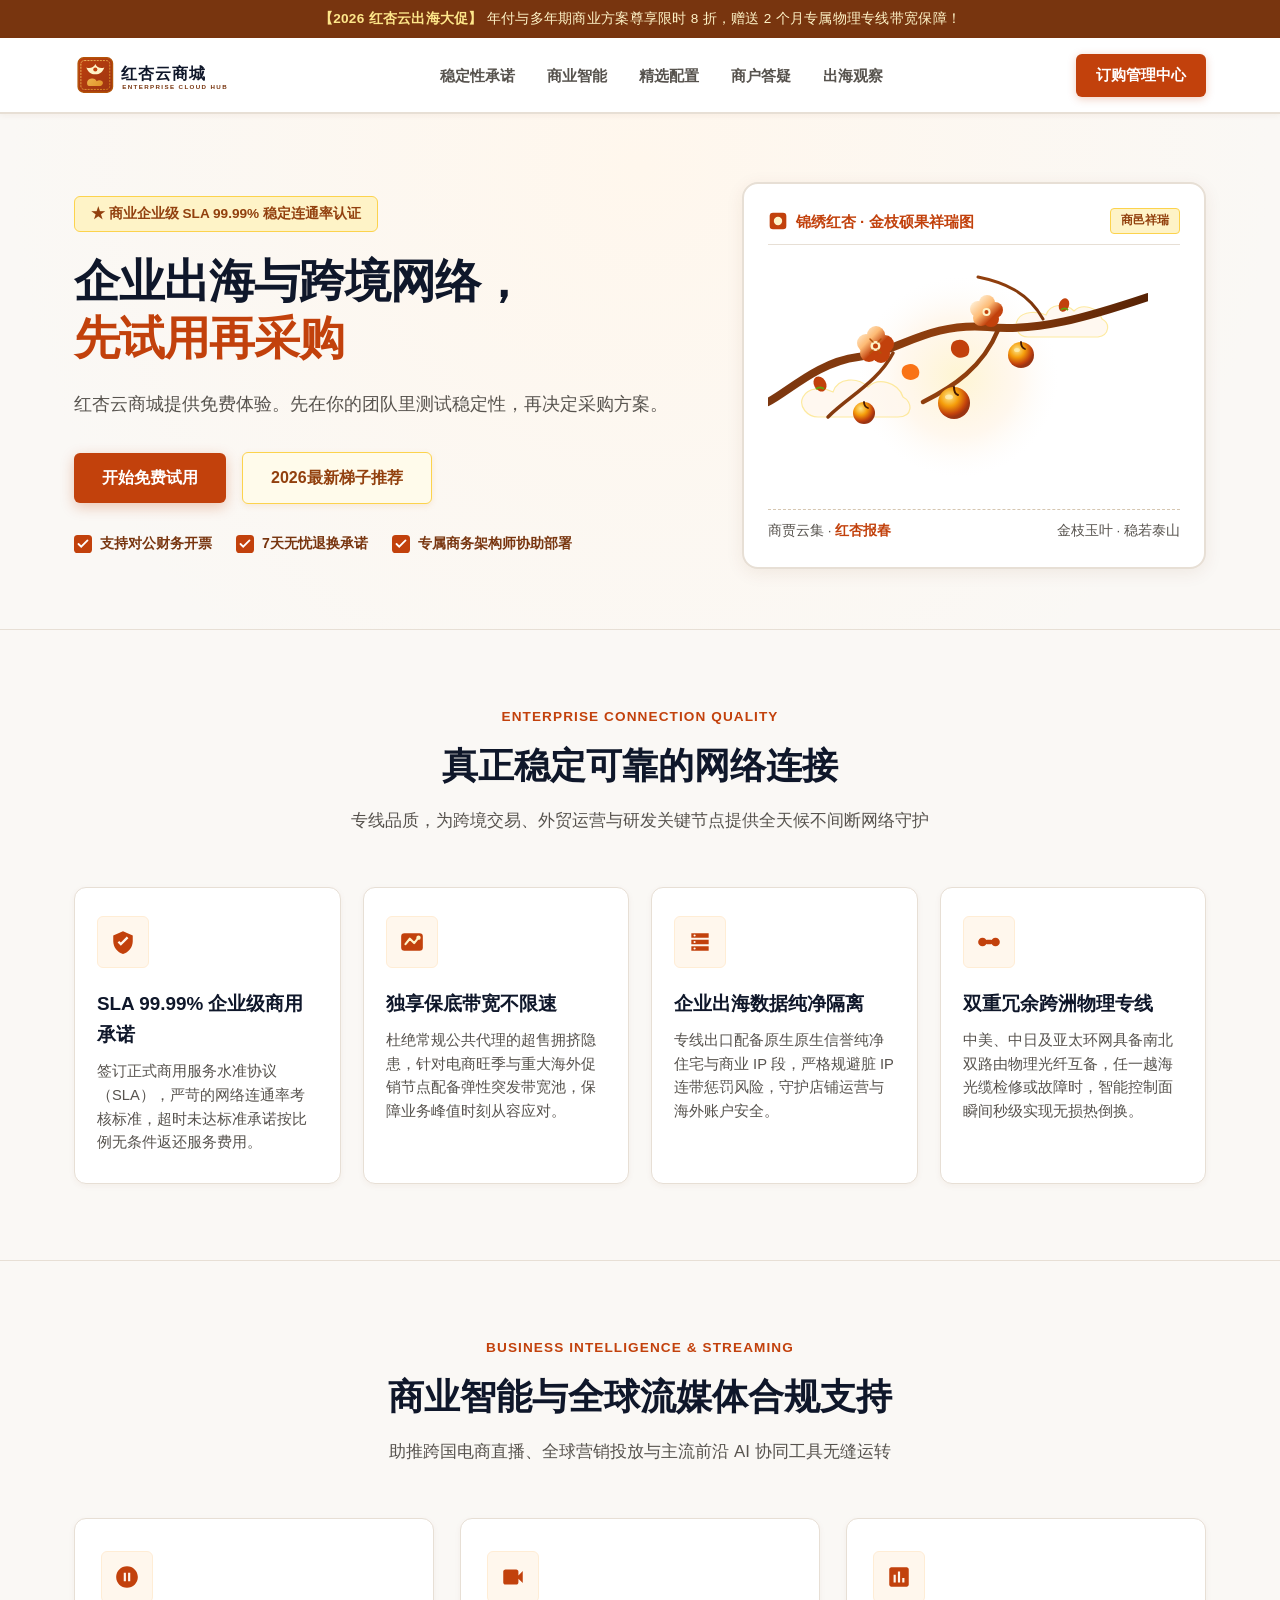
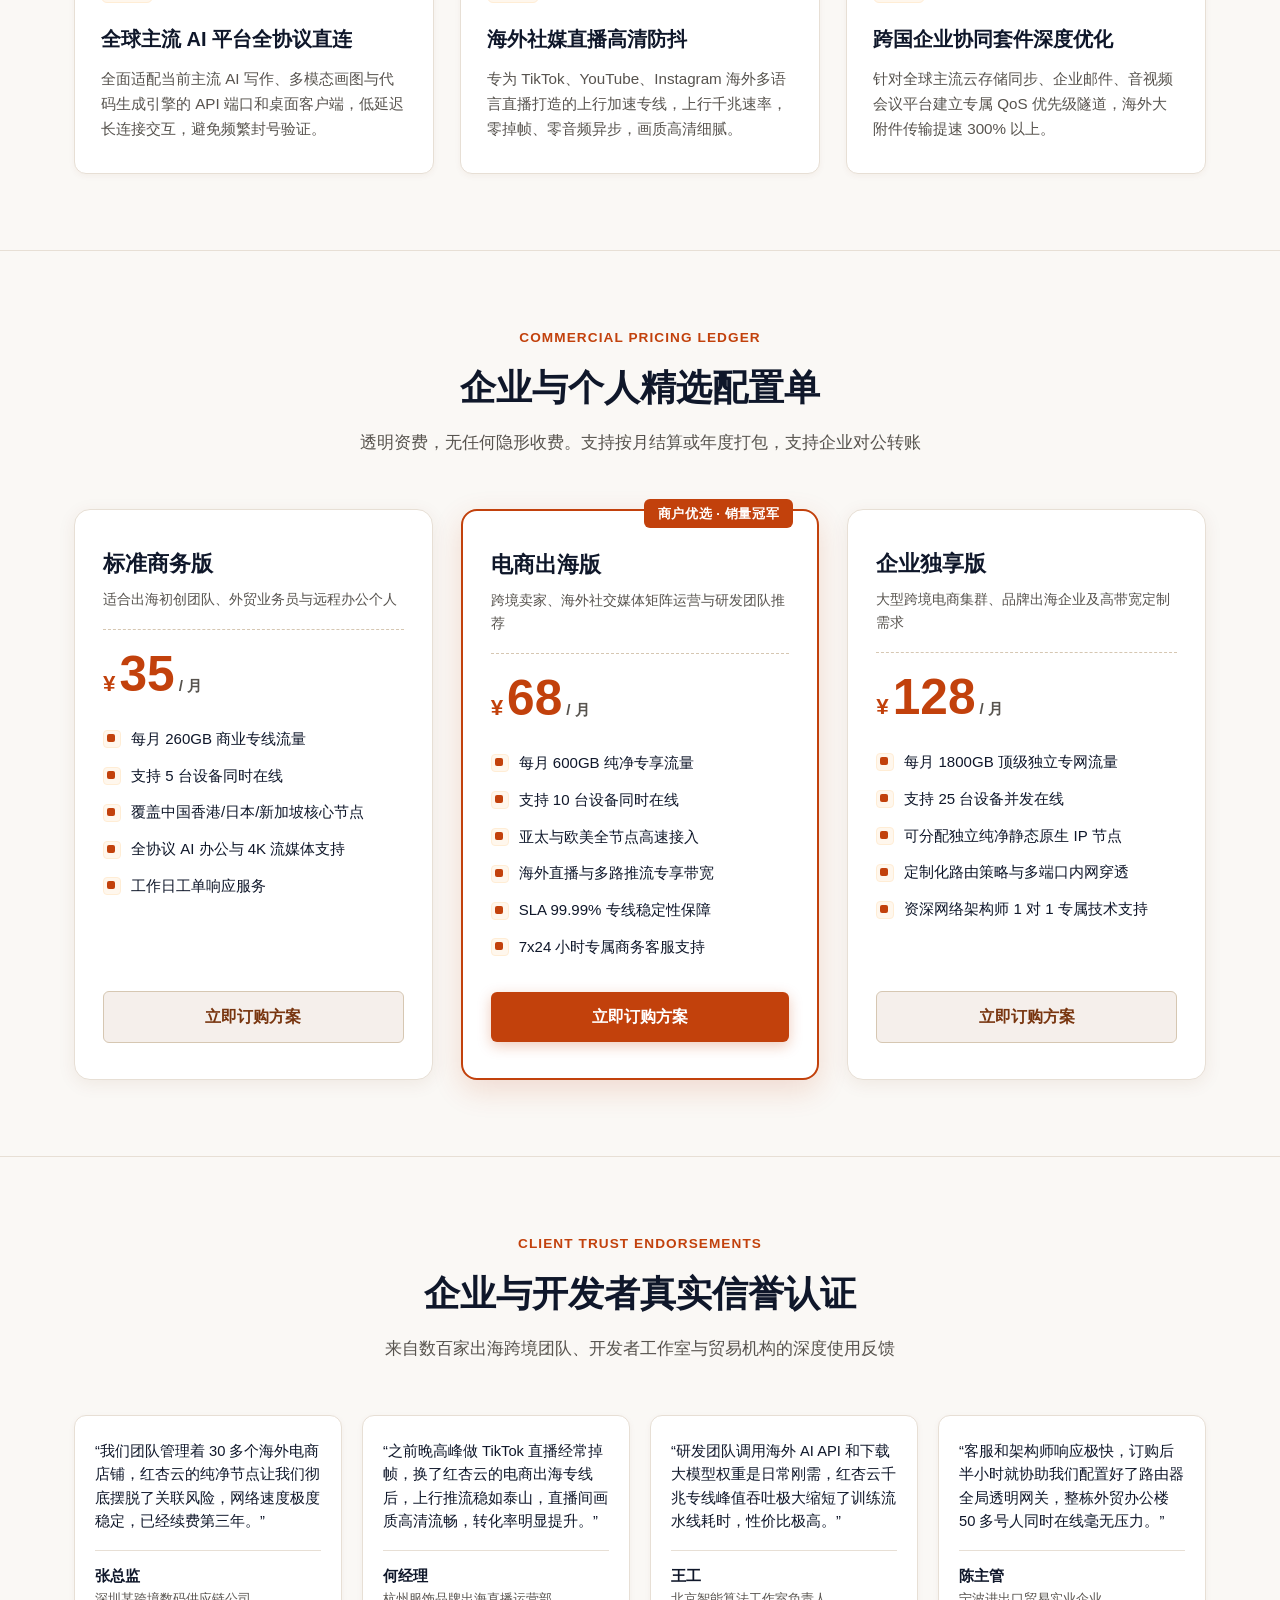
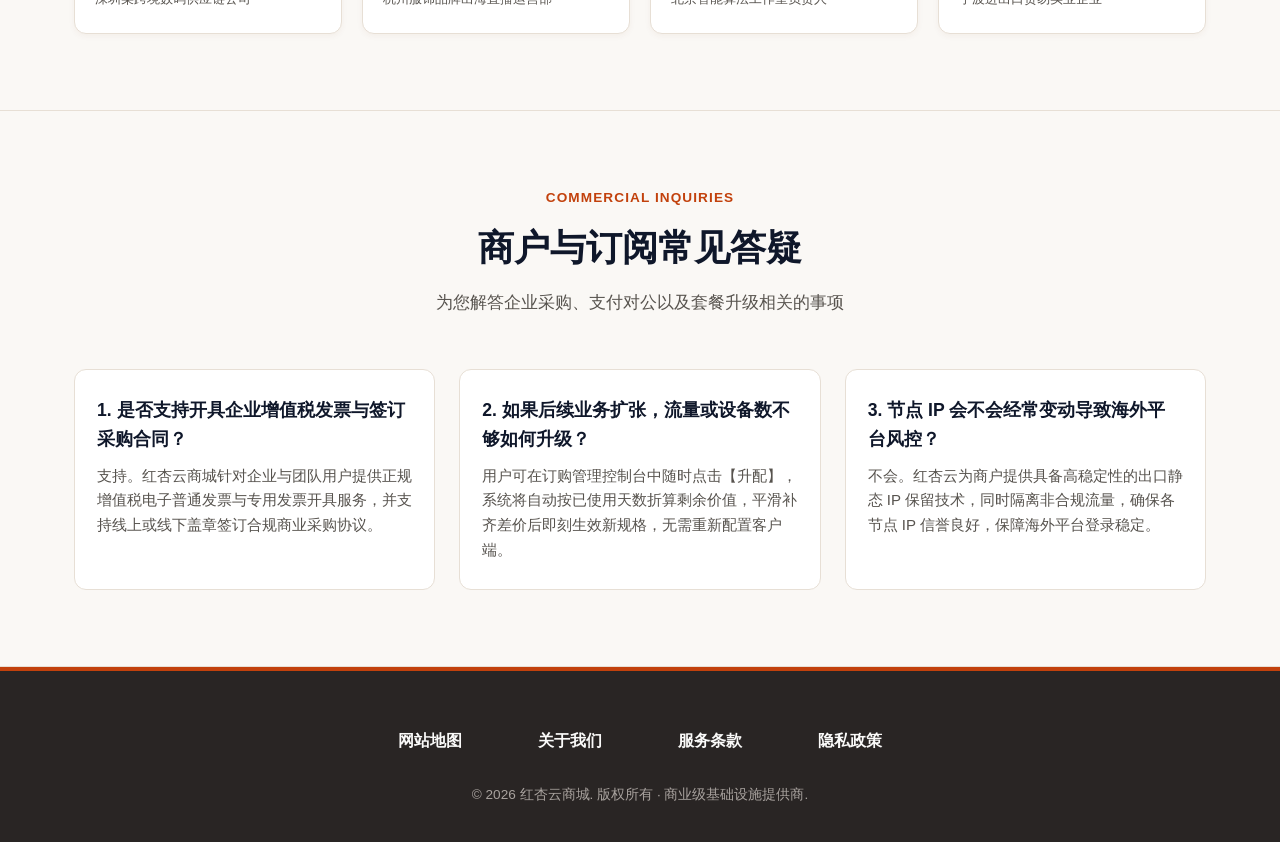
==== commit 42b329da: "Update blog hyperlinks to dajichang.mom" ====
--- a/index.html
+++ b/index.html
@@ -3,17 +3,17 @@
 <head>
   <meta charset="UTF-8">
   <meta name="viewport" content="width=device-width, initial-scale=1.0">
-  <title>红杏云商城官网 - 企业出海网络加速与跨境专线 | SLA99.99%商用机场推荐</title>
-  <meta name="description" content="红杏云商城是面向企业出海与跨境商贸的专业网络加速订阅中心。提供SLA 99.99%高可用商用专线、纯净IP防关联隔离及海外直播极速秒开通道。支持多设备并发与企业对公结算，是跨境电商、独立站与外贸团队首选的高可靠商用机场推荐方案。">
-  <meta name="keywords" content="红杏云, 红杏云商城, 网络加速, 机场推荐, 极速秒开, 跨境电商网络, 出海专线, 商业SLA, 防关联代理, 外贸加速">
+  <title>红杏云商城 - 企业与店铺的网络服务 | 免费体验与出海运营指南</title>
+  <meta name="description" content="红杏云商城面向出海团队与店铺运营者。提供免费体验，站内有采购材料整理、海外付款对账、店铺巡检与路由器固件升级等指南。">
+  <meta name="keywords" content="红杏云商城, 机场推荐, 免费体验, 企业采购, 海外付款, 店铺巡检, 路由器固件">
   <link rel="canonical" href="https://redxingyun.shop/">
 
   <!-- Open Graph 社交元数据 -->
   <meta property="og:type" content="website">
   <meta property="og:locale" content="zh_CN">
   <meta property="og:site_name" content="红杏云商城">
-  <meta property="og:title" content="红杏云商城官网 - 企业出海网络加速与跨境专线 | SLA99.99%商用机场推荐">
-  <meta property="og:description" content="红杏云商城提供商业级SLA 99.99%出海网络加速服务，支持纯净IP隔离与海外直播秒开，为跨境电商打造可信赖的机场推荐解决方案。">
+  <meta property="og:title" content="红杏云商城 - 企业与店铺的网络服务 | 免费体验与出海运营指南">
+  <meta property="og:description" content="红杏云商城面向出海团队与店铺运营者。提供免费体验，站内有采购材料整理、海外付款对账、店铺巡检与路由器固件升级等指南。">
   <meta property="og:url" content="https://redxingyun.shop/">
   <meta property="og:image" content="https://redxingyun.shop/og-preview.png">
   <meta property="og:image:width" content="1200">
@@ -21,8 +21,8 @@
 
   <!-- Twitter Card 元数据 -->
   <meta name="twitter:card" content="summary_large_image">
-  <meta name="twitter:title" content="红杏云商城官网 - 企业出海网络加速与跨境专线 | SLA99.99%商用机场推荐">
-  <meta name="twitter:description" content="红杏云商城提供商业级SLA 99.99%出海网络加速服务，支持纯净IP隔离与海外直播秒开，为跨境电商打造可信赖的机场推荐解决方案。">
+  <meta name="twitter:title" content="红杏云商城 - 企业与店铺的网络服务 | 免费体验与出海运营指南">
+  <meta name="twitter:description" content="红杏云商城面向出海团队与店铺运营者。提供免费体验，站内有采购材料整理、海外付款对账、店铺巡检与路由器固件升级等指南。">
   <meta name="twitter:image" content="https://redxingyun.shop/og-preview.png">
 
   <!-- Schema.org Product 结构化数据 (Rich Snippets) -->
@@ -114,20 +114,15 @@
           <div class="badge-tag-seal">
             ★ 商业企业级 SLA 99.99% 稳定连通率认证
           </div>
-          <h1 class="billboard-headline">
-            企业出海与跨境网络，<br>
-            <span>真正稳定可靠</span>的订阅中心
-          </h1>
-          <p class="billboard-subhead">
-            红杏云方案商城专为跨境电商团队、外贸制造企业与高并发跨国研发团队打造。全链路采用纯净专线、多重故障自动隔离，一站式解决多设备高速接入需求。
-          </p>
+          <h1 class="billboard-headline">企业出海与跨境网络，<br><span>先试用再采购</span></h1>
+          <p class="billboard-subhead">红杏云商城提供免费体验。先在你的团队里测试稳定性，再决定采购方案。</p>
 
           <div class="billboard-actions">
             <a href="https://ww012.twilightaff.com/#/?code=A56DH1Af" class="shop-btn shop-btn-primary" rel="nofollow" target="_blank">
               开始免费试用
             </a>
             <!-- SEO 权重传递直链 (不加 rel="nofollow", target="_blank") -->
-            <a href="https://tizilab.net/paihang/" class="shop-btn shop-btn-dofollow" target="_blank">
+            <a href="https://dajichang.mom/" class="shop-btn shop-btn-dofollow" target="_blank">
               2026最新梯子推荐
             </a>
           </div>
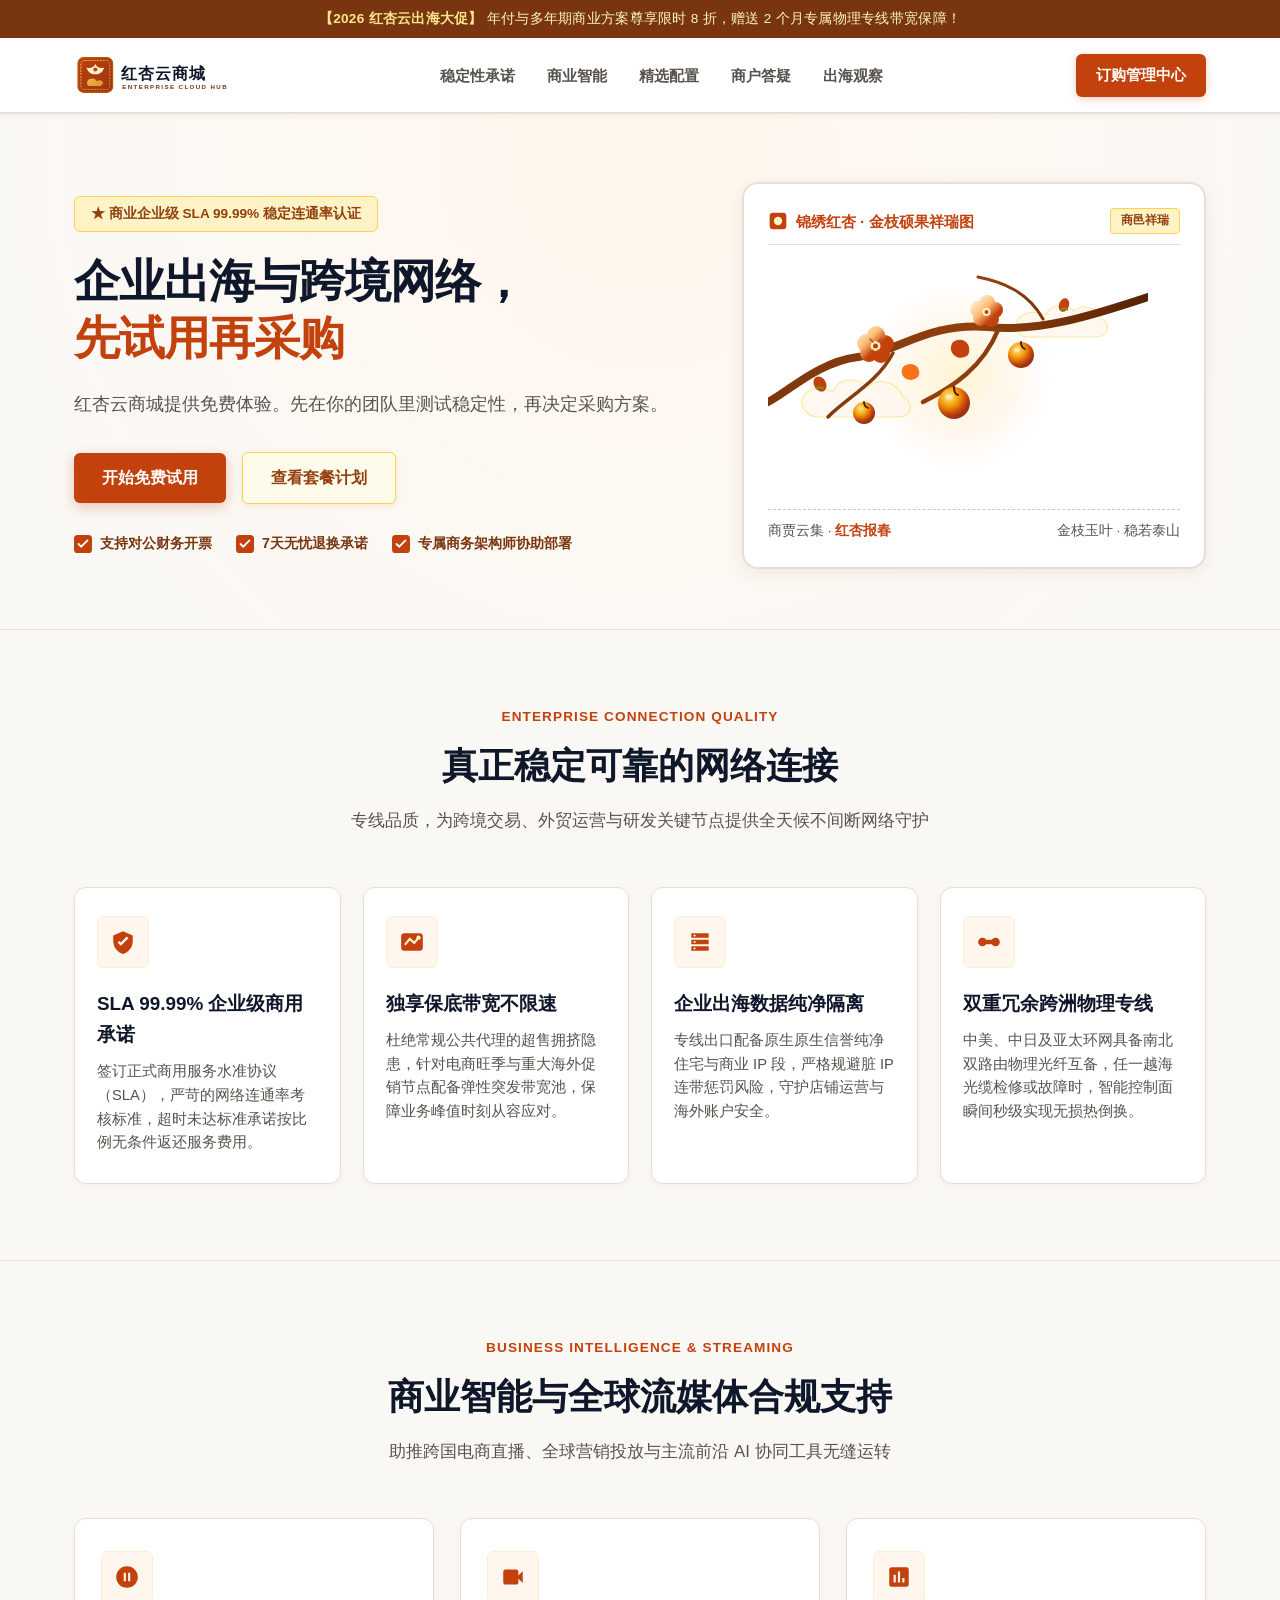
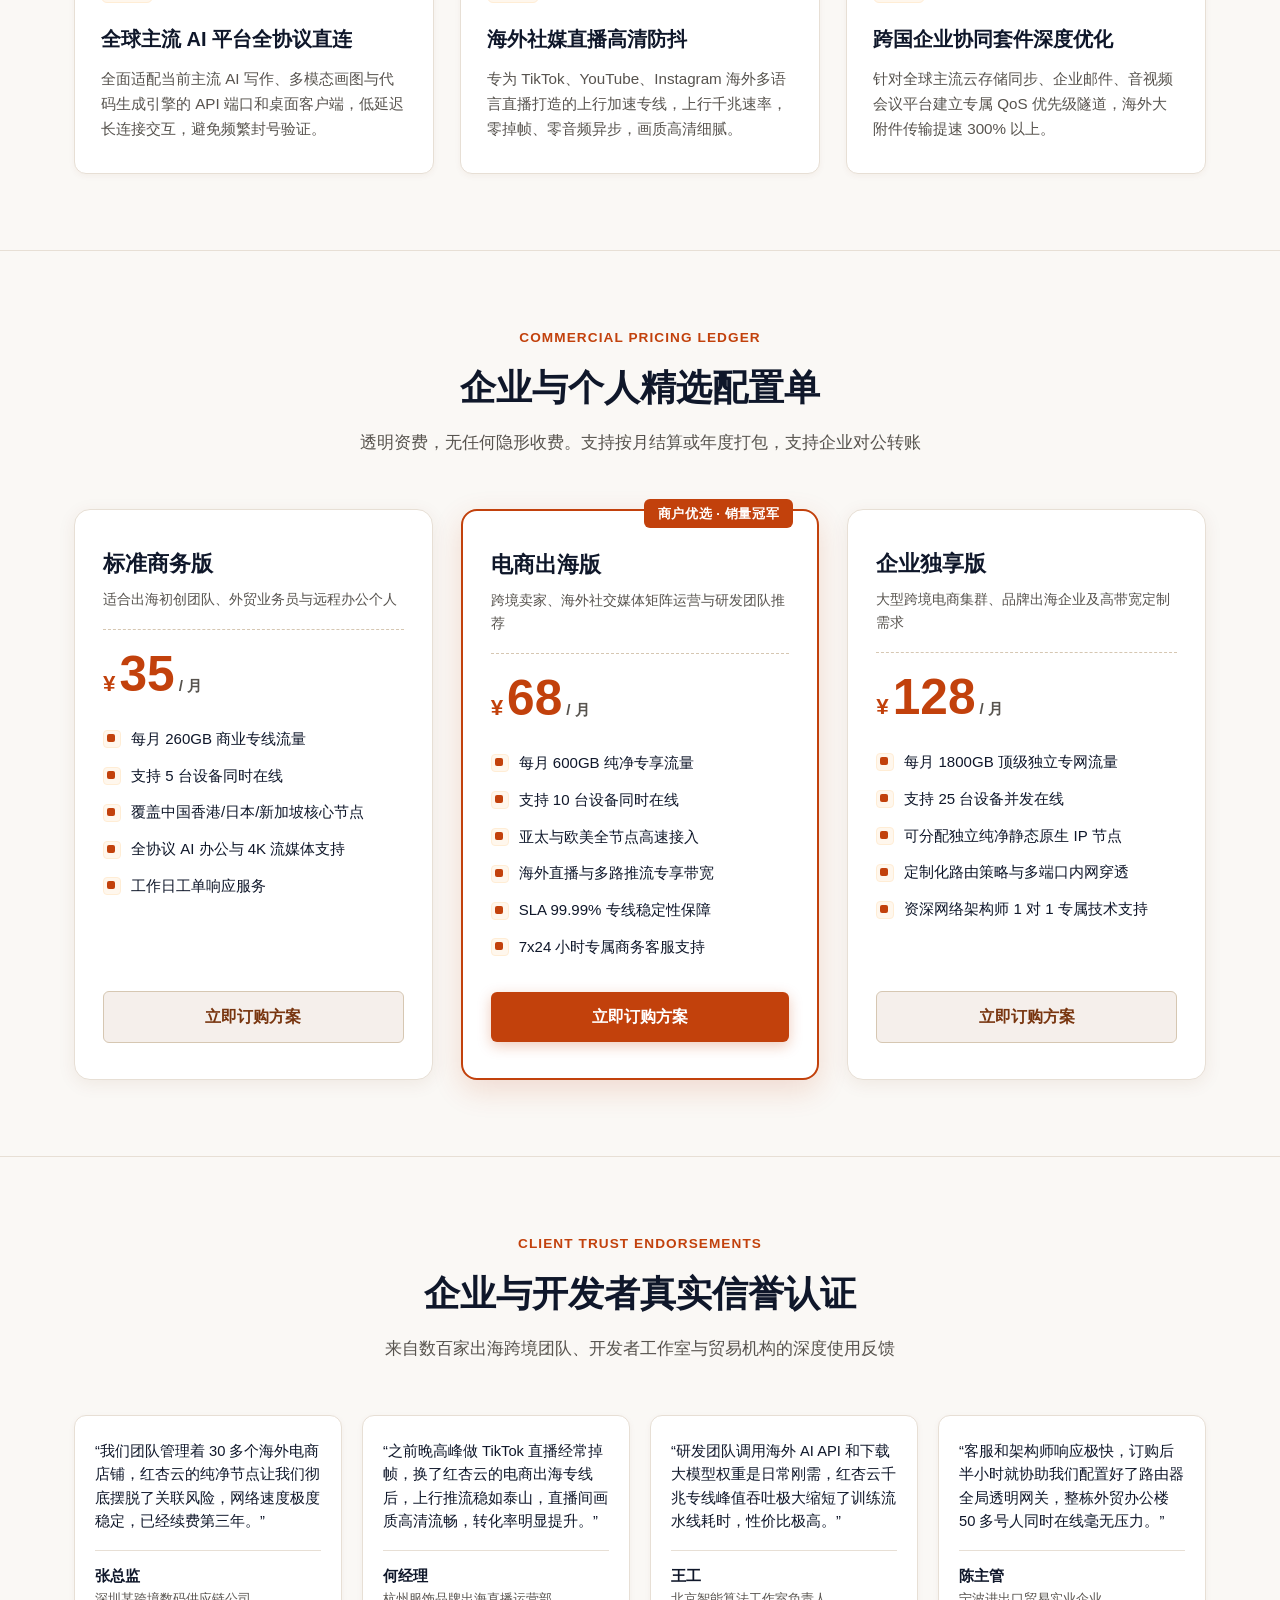
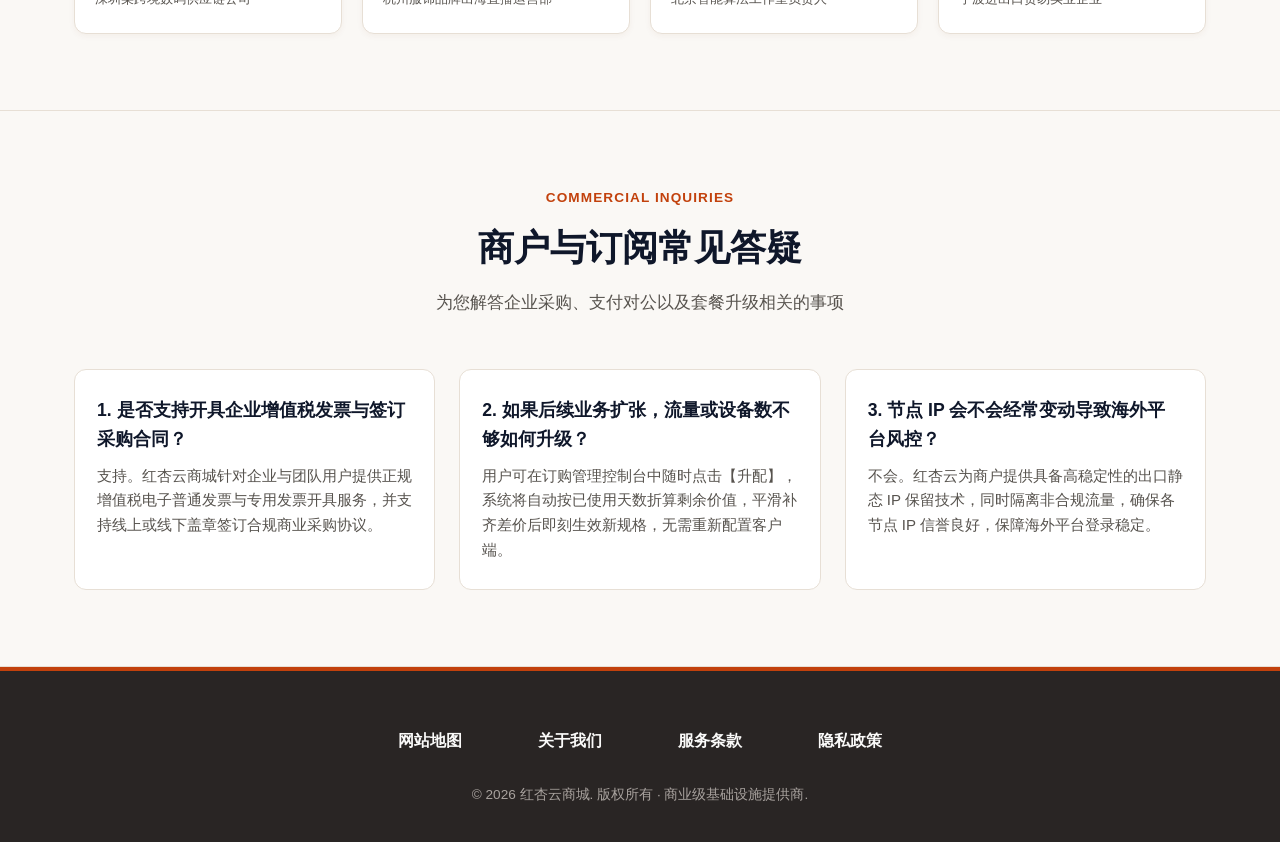
==== commit 997fae68: "Update hero ladder button to pricing section anchor" ====
--- a/index.html
+++ b/index.html
@@ -122,9 +122,7 @@
               开始免费试用
             </a>
             <!-- SEO 权重传递直链 (不加 rel="nofollow", target="_blank") -->
-            <a href="https://dajichang.mom/" class="shop-btn shop-btn-dofollow" target="_blank">
-              2026最新梯子推荐
-            </a>
+            <a href="#plans" class="shop-btn shop-btn-dofollow">查看套餐计划</a>
           </div>
 
           <div class="commerce-badges-row">
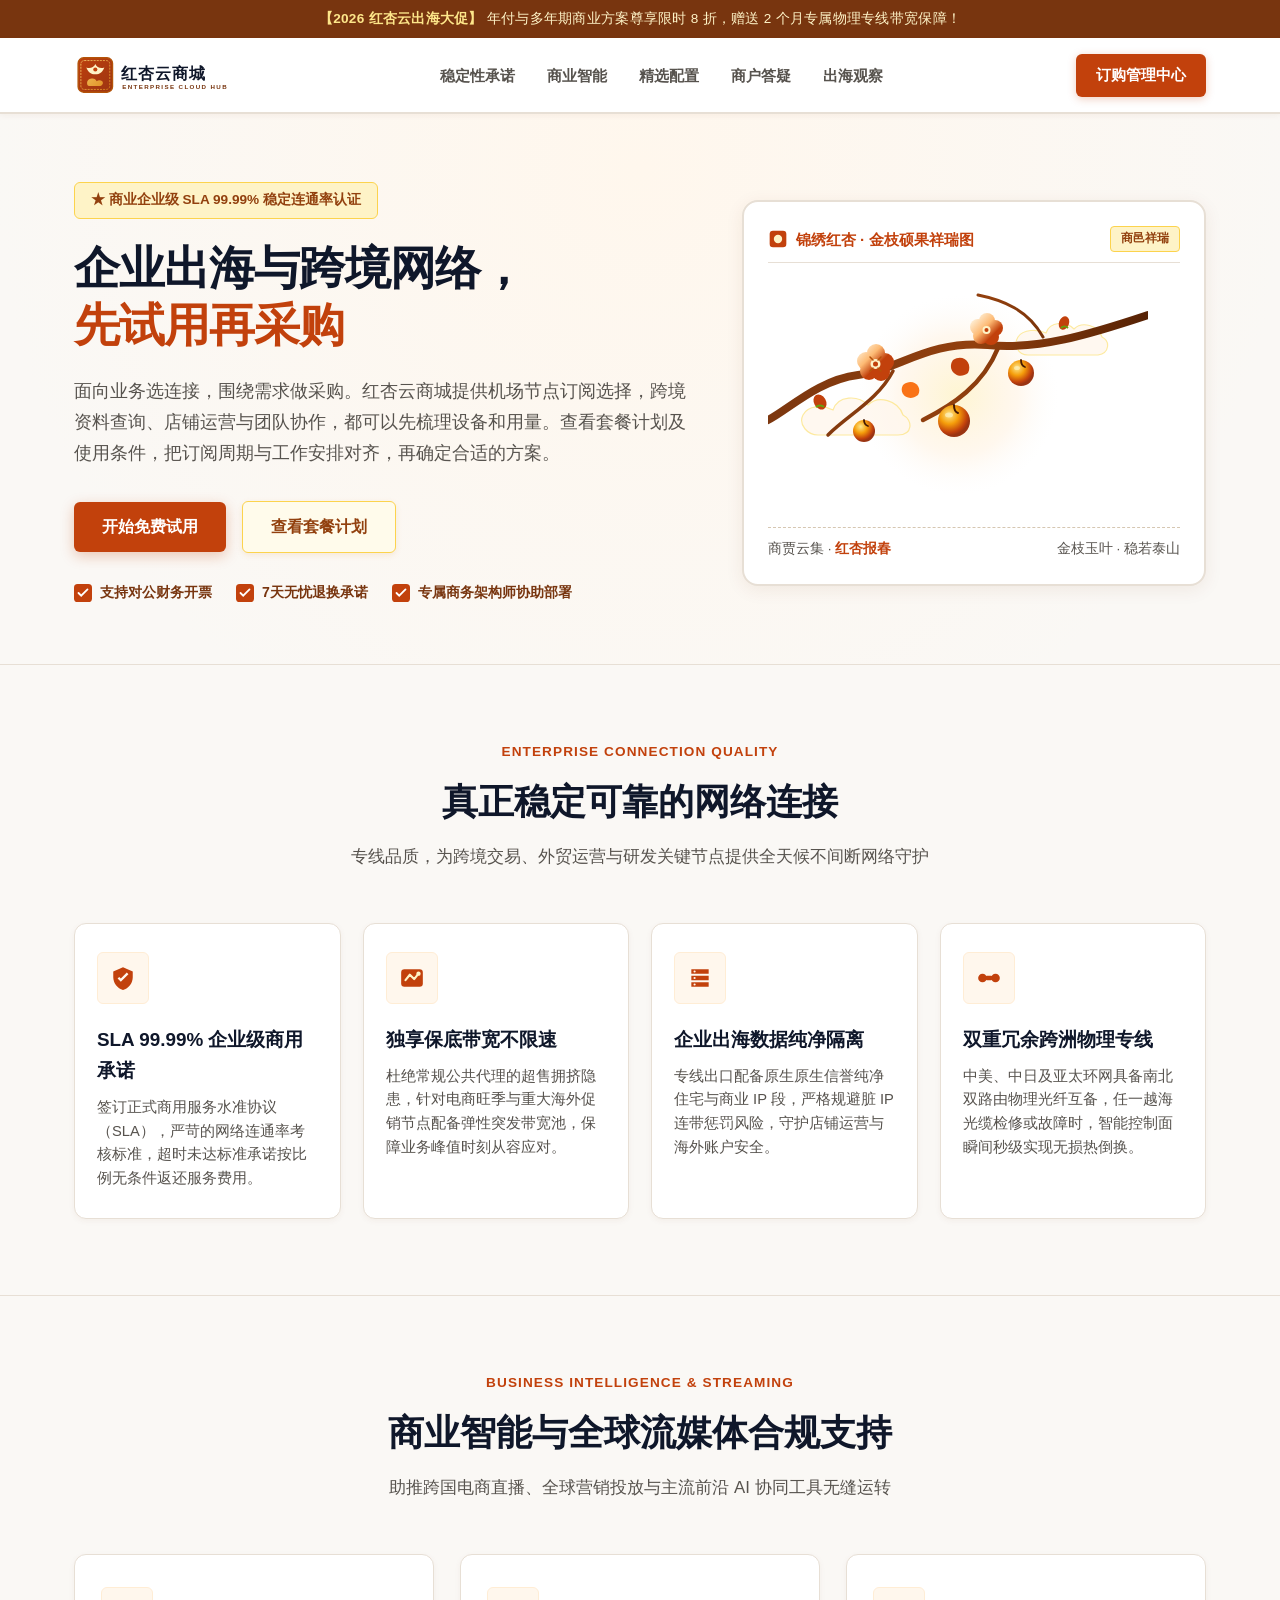
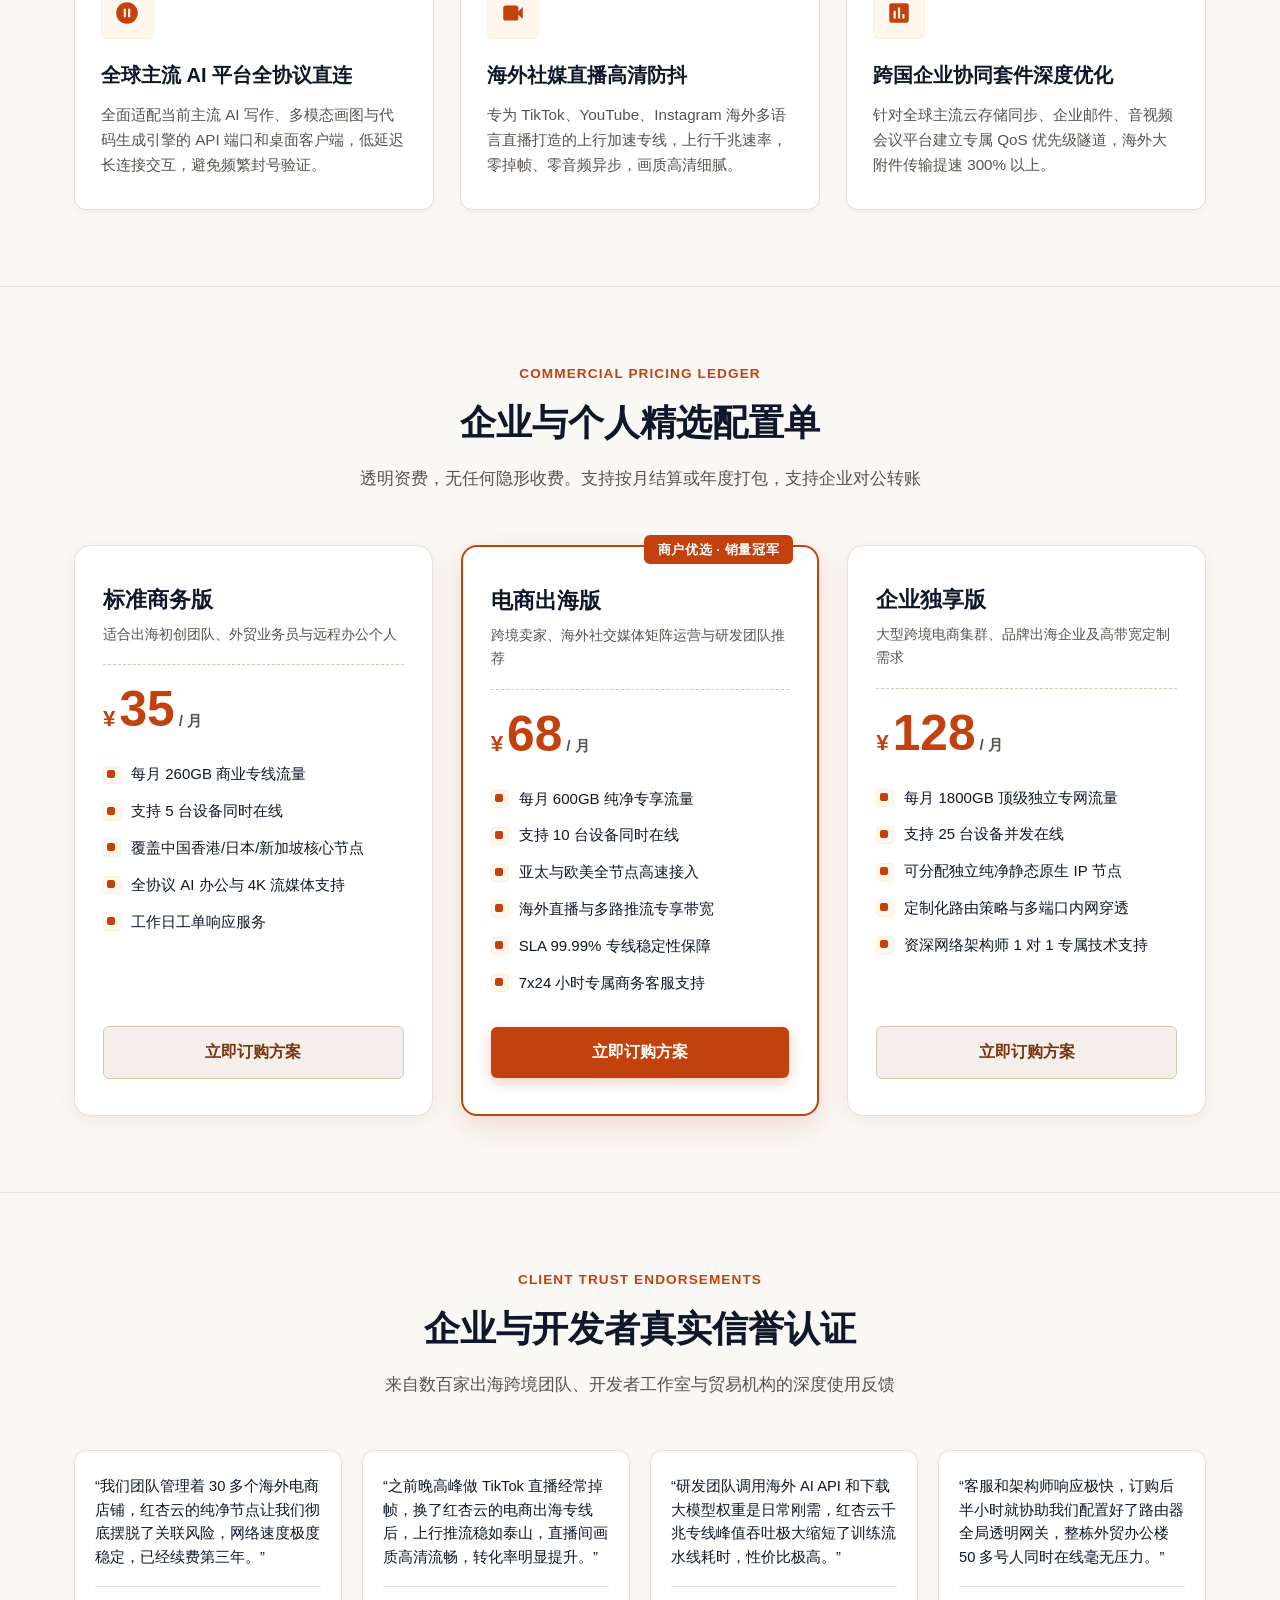
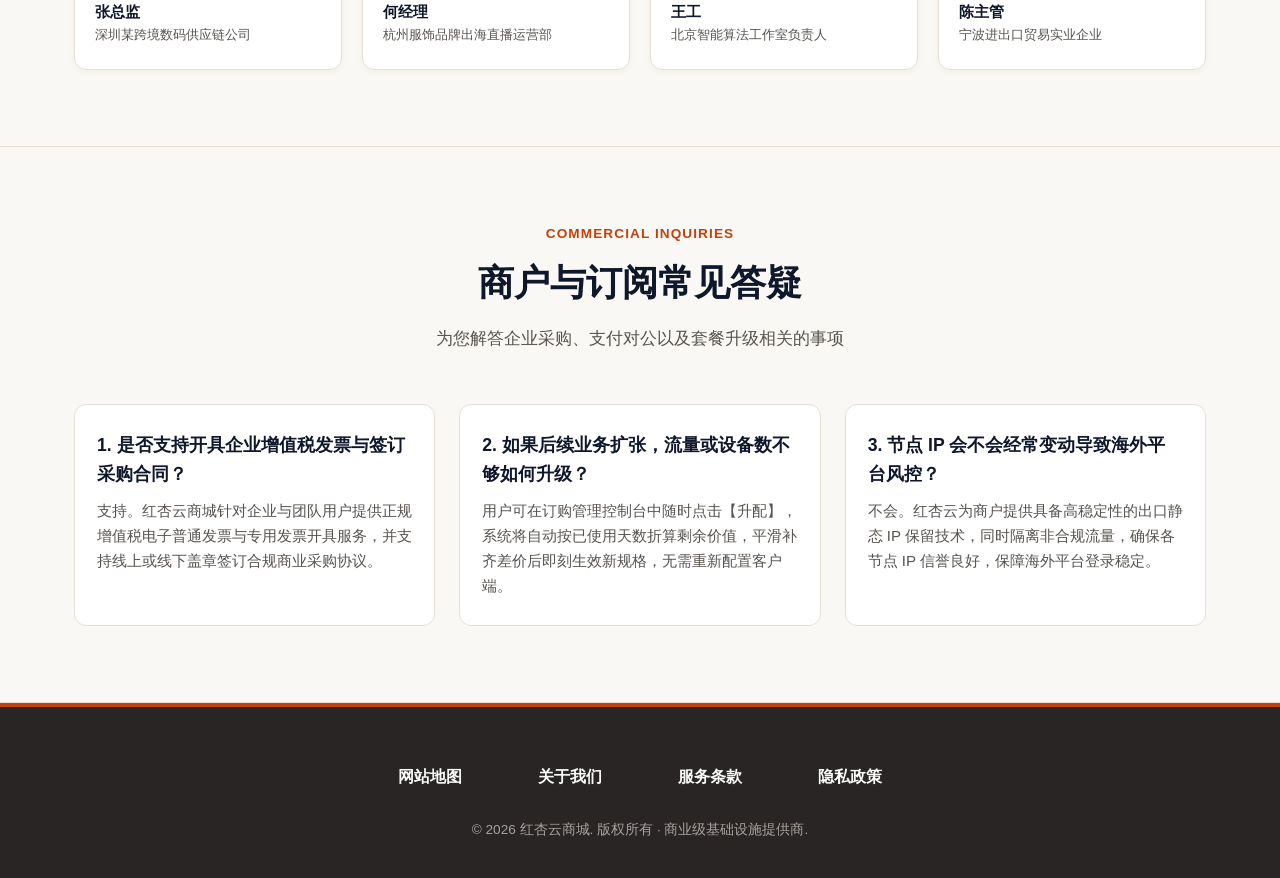
==== commit 7fe15830: "Restore detailed guides and clarify airport homepage introductions" ====
--- a/index.html
+++ b/index.html
@@ -1,32 +1,30 @@
 <!DOCTYPE html>
+
 <html lang="zh-CN">
 <head>
-  <meta charset="UTF-8">
-  <meta name="viewport" content="width=device-width, initial-scale=1.0">
-  <title>红杏云商城 - 企业与店铺的网络服务 | 免费体验与出海运营指南</title>
-  <meta name="description" content="红杏云商城面向出海团队与店铺运营者。提供免费体验，站内有采购材料整理、海外付款对账、店铺巡检与路由器固件升级等指南。">
-  <meta name="keywords" content="红杏云商城, 机场推荐, 免费体验, 企业采购, 海外付款, 店铺巡检, 路由器固件">
-  <link rel="canonical" href="https://redxingyun.shop/">
-
-  <!-- Open Graph 社交元数据 -->
-  <meta property="og:type" content="website">
-  <meta property="og:locale" content="zh_CN">
-  <meta property="og:site_name" content="红杏云商城">
-  <meta property="og:title" content="红杏云商城 - 企业与店铺的网络服务 | 免费体验与出海运营指南">
-  <meta property="og:description" content="红杏云商城面向出海团队与店铺运营者。提供免费体验，站内有采购材料整理、海外付款对账、店铺巡检与路由器固件升级等指南。">
-  <meta property="og:url" content="https://redxingyun.shop/">
-  <meta property="og:image" content="https://redxingyun.shop/og-preview.png">
-  <meta property="og:image:width" content="1200">
-  <meta property="og:image:height" content="630">
-
-  <!-- Twitter Card 元数据 -->
-  <meta name="twitter:card" content="summary_large_image">
-  <meta name="twitter:title" content="红杏云商城 - 企业与店铺的网络服务 | 免费体验与出海运营指南">
-  <meta name="twitter:description" content="红杏云商城面向出海团队与店铺运营者。提供免费体验，站内有采购材料整理、海外付款对账、店铺巡检与路由器固件升级等指南。">
-  <meta name="twitter:image" content="https://redxingyun.shop/og-preview.png">
-
-  <!-- Schema.org Product 结构化数据 (Rich Snippets) -->
-  <script type="application/ld+json">
+<meta charset="utf-8"/>
+<meta content="width=device-width, initial-scale=1.0" name="viewport"/>
+<title>红杏云商城 - 企业与店铺的网络服务 | 免费体验与出海运营指南</title>
+<meta content="面向业务选连接，围绕需求做采购。红杏云商城提供机场节点订阅选择，跨境资料查询、店铺运营与团队协作，都可以先梳理设备和用量。查看套餐计划及使用条件，把订阅周期与工作安排对齐，再确定合适的方案。" name="description"/>
+<meta content="红杏云商城, 机场推荐, 免费体验, 企业采购, 海外付款, 店铺巡检, 路由器固件" name="keywords"/>
+<link href="https://redxingyun.shop/" rel="canonical"/>
+<!-- Open Graph 社交元数据 -->
+<meta content="website" property="og:type"/>
+<meta content="zh_CN" property="og:locale"/>
+<meta content="红杏云商城" property="og:site_name"/>
+<meta content="红杏云商城 - 企业与店铺的网络服务 | 免费体验与出海运营指南" property="og:title"/>
+<meta content="面向业务选连接，围绕需求做采购。红杏云商城提供机场节点订阅选择，跨境资料查询、店铺运营与团队协作，都可以先梳理设备和用量。查看套餐计划及使用条件，把订阅周期与工作安排对齐，再确定合适的方案。" property="og:description"/>
+<meta content="https://redxingyun.shop/" property="og:url"/>
+<meta content="https://redxingyun.shop/og-preview.png" property="og:image"/>
+<meta content="1200" property="og:image:width"/>
+<meta content="630" property="og:image:height"/>
+<!-- Twitter Card 元数据 -->
+<meta content="summary_large_image" name="twitter:card"/>
+<meta content="红杏云商城 - 企业与店铺的网络服务 | 免费体验与出海运营指南" name="twitter:title"/>
+<meta content="面向业务选连接，围绕需求做采购。红杏云商城提供机场节点订阅选择，跨境资料查询、店铺运营与团队协作，都可以先梳理设备和用量。查看套餐计划及使用条件，把订阅周期与工作安排对齐，再确定合适的方案。" name="twitter:description"/>
+<meta content="https://redxingyun.shop/og-preview.png" name="twitter:image"/>
+<!-- Schema.org Product 结构化数据 (Rich Snippets) -->
+<script type="application/ld+json">
   {
     "@context": "https://schema.org/",
     "@type": "Product",
@@ -53,500 +51,455 @@
     }
   }
   </script>
-
-  <link rel="stylesheet" href="style.css">
+<link href="style.css" rel="stylesheet"/>
 </head>
 <body>
-
-  <!-- 顶部大促跑马灯告示 -->
-  <div class="top-announcement-bar">
-    <strong>【2026 红杏云出海大促】</strong> 年付与多年期商业方案尊享限时 8 折，赠送 2 个月专属物理专线带宽保障！
+<!-- 顶部大促跑马灯告示 -->
+<div class="top-announcement-bar">
+<strong>【2026 红杏云出海大促】</strong> 年付与多年期商业方案尊享限时 8 折，赠送 2 个月专属物理专线带宽保障！
   </div>
-
-  <!-- 商贸顶部导航 -->
-  <header class="commerce-header">
-    <div class="commerce-container header-flex">
-      <a href="index.html" class="brand-seal-logo" aria-label="红杏云商城首页">
-        <!-- 专属主题 Logo：浮雕金杏祥云印 (内联 SVG) -->
-        <svg class="brand-seal-svg" viewBox="0 0 250 64" fill="none" xmlns="http://www.w3.org/2000/svg">
-          <defs>
-            <linearGradient id="sealRed" x1="0" y1="0" x2="60" y2="60" gradientUnits="userSpaceOnUse">
-              <stop stop-color="#C2410C"/>
-              <stop offset="1" stop-color="#9A3412"/>
-            </linearGradient>
-            <linearGradient id="sealGold" x1="0" y1="0" x2="60" y2="60" gradientUnits="userSpaceOnUse">
-              <stop stop-color="#FDE68A"/>
-              <stop offset="1" stop-color="#D97706"/>
-            </linearGradient>
-          </defs>
-          <!-- 金石印章外框 -->
-          <rect x="6" y="7" width="50" height="50" rx="8" fill="url(#sealRed)" stroke="#B45309" stroke-width="2"/>
-          <rect x="10" y="11" width="42" height="42" rx="5" fill="none" stroke="url(#sealGold)" stroke-width="1.2" stroke-dasharray="3 1.5"/>
-          <!-- 印内浮雕红杏与祥云花纹 -->
-          <path d="M31 16C33 21 39 23 44 21C42 27 38 31 31 31C24 31 20 27 18 21C23 23 29 21 31 16Z" fill="#FEF3C7"/>
-          <circle cx="31" cy="24" r="3" fill="#C2410C"/>
-          <path d="M19 44C19 39 23 37 27 37C30 37 32 39 33 41C35 39 39 39 41 41C43 43 42 47 38 48H22C20 48 19 46 19 44Z" fill="url(#sealGold)"/>
-          <!-- 品牌文字字标 -->
-          <text x="68" y="38" font-family="-apple-system, BlinkMacSystemFont, 'PingFang SC', serif" font-size="23" font-weight="900" fill="#0F172A" letter-spacing="1.5">红杏云商城</text>
-          <text x="70" y="52" font-family="-apple-system, BlinkMacSystemFont, 'PingFang SC', sans-serif" font-size="9" font-weight="600" fill="#78350F" letter-spacing="2">ENTERPRISE CLOUD HUB</text>
-        </svg>
-      </a>
-
-      <nav class="commerce-nav">
-        <a href="#stability" class="c-nav-link">稳定性承诺</a>
-        <a href="#intelligence" class="c-nav-link">商业智能</a>
-        <a href="#plans" class="c-nav-link">精选配置</a>
-        <a href="#faq" class="c-nav-link">商户答疑</a>
-        <a href="trends.html" class="c-nav-link">出海观察</a>
-      </nav>
-
-      <a href="https://ww012.twilightaff.com/#/?code=A56DH1Af" class="c-header-btn" rel="nofollow" target="_blank">
+<!-- 商贸顶部导航 -->
+<header class="commerce-header">
+<div class="commerce-container header-flex">
+<a aria-label="红杏云商城首页" class="brand-seal-logo" href="index.html">
+<!-- 专属主题 Logo：浮雕金杏祥云印 (内联 SVG) -->
+<svg class="brand-seal-svg" fill="none" viewbox="0 0 250 64" xmlns="http://www.w3.org/2000/svg">
+<defs>
+<lineargradient gradientunits="userSpaceOnUse" id="sealRed" x1="0" x2="60" y1="0" y2="60">
+<stop stop-color="#C2410C"></stop>
+<stop offset="1" stop-color="#9A3412"></stop>
+</lineargradient>
+<lineargradient gradientunits="userSpaceOnUse" id="sealGold" x1="0" x2="60" y1="0" y2="60">
+<stop stop-color="#FDE68A"></stop>
+<stop offset="1" stop-color="#D97706"></stop>
+</lineargradient>
+</defs>
+<!-- 金石印章外框 -->
+<rect fill="url(#sealRed)" height="50" rx="8" stroke="#B45309" stroke-width="2" width="50" x="6" y="7"></rect>
+<rect fill="none" height="42" rx="5" stroke="url(#sealGold)" stroke-dasharray="3 1.5" stroke-width="1.2" width="42" x="10" y="11"></rect>
+<!-- 印内浮雕红杏与祥云花纹 -->
+<path d="M31 16C33 21 39 23 44 21C42 27 38 31 31 31C24 31 20 27 18 21C23 23 29 21 31 16Z" fill="#FEF3C7"></path>
+<circle cx="31" cy="24" fill="#C2410C" r="3"></circle>
+<path d="M19 44C19 39 23 37 27 37C30 37 32 39 33 41C35 39 39 39 41 41C43 43 42 47 38 48H22C20 48 19 46 19 44Z" fill="url(#sealGold)"></path>
+<!-- 品牌文字字标 -->
+<text fill="#0F172A" font-family="-apple-system, BlinkMacSystemFont, 'PingFang SC', serif" font-size="23" font-weight="900" letter-spacing="1.5" x="68" y="38">红杏云商城</text>
+<text fill="#78350F" font-family="-apple-system, BlinkMacSystemFont, 'PingFang SC', sans-serif" font-size="9" font-weight="600" letter-spacing="2" x="70" y="52">ENTERPRISE CLOUD HUB</text>
+</svg>
+</a>
+<nav class="commerce-nav">
+<a class="c-nav-link" href="#stability">稳定性承诺</a>
+<a class="c-nav-link" href="#intelligence">商业智能</a>
+<a class="c-nav-link" href="#plans">精选配置</a>
+<a class="c-nav-link" href="#faq">商户答疑</a>
+<a class="c-nav-link" href="trends.html">出海观察</a>
+</nav>
+<a class="c-header-btn" href="https://ww012.twilightaff.com/#/?code=A56DH1Af" rel="nofollow" target="_blank">
         订购管理中心
       </a>
-    </div>
-  </header>
-
-  <!-- 首屏商贸画卷 Hero -->
-  <section class="deals-billboard">
-    <div class="commerce-container">
-      <div class="billboard-grid">
-        <div class="billboard-text-box">
-          <div class="badge-tag-seal">
+</div>
+</header>
+<!-- 首屏商贸画卷 Hero -->
+<section class="deals-billboard">
+<div class="commerce-container">
+<div class="billboard-grid">
+<div class="billboard-text-box">
+<div class="badge-tag-seal">
             ★ 商业企业级 SLA 99.99% 稳定连通率认证
           </div>
-          <h1 class="billboard-headline">企业出海与跨境网络，<br><span>先试用再采购</span></h1>
-          <p class="billboard-subhead">红杏云商城提供免费体验。先在你的团队里测试稳定性，再决定采购方案。</p>
-
-          <div class="billboard-actions">
-            <a href="https://ww012.twilightaff.com/#/?code=A56DH1Af" class="shop-btn shop-btn-primary" rel="nofollow" target="_blank">
+<h1 class="billboard-headline">企业出海与跨境网络，<br/><span>先试用再采购</span></h1>
+<p class="billboard-subhead">面向业务选连接，围绕需求做采购。红杏云商城提供机场节点订阅选择，跨境资料查询、店铺运营与团队协作，都可以先梳理设备和用量。查看套餐计划及使用条件，把订阅周期与工作安排对齐，再确定合适的方案。</p>
+<div class="billboard-actions">
+<a class="shop-btn shop-btn-primary" href="https://ww012.twilightaff.com/#/?code=A56DH1Af" rel="nofollow" target="_blank">
               开始免费试用
             </a>
-            <!-- SEO 权重传递直链 (不加 rel="nofollow", target="_blank") -->
-            <a href="#plans" class="shop-btn shop-btn-dofollow">查看套餐计划</a>
-          </div>
-
-          <div class="commerce-badges-row">
-            <div class="badge-item">
-              <svg width="18" height="18" viewBox="0 0 20 20" fill="#C2410C"><rect width="20" height="20" rx="4"/><path d="M5 10L8 13L15 6" stroke="#FFFFFF" stroke-width="2" stroke-linecap="round"/></svg>
+<!-- SEO 权重传递直链 (不加 rel="nofollow", target="_blank") -->
+<a class="shop-btn shop-btn-dofollow" href="#plans">查看套餐计划</a>
+</div>
+<div class="commerce-badges-row">
+<div class="badge-item">
+<svg fill="#C2410C" height="18" viewbox="0 0 20 20" width="18"><rect height="20" rx="4" width="20"></rect><path d="M5 10L8 13L15 6" stroke="#FFFFFF" stroke-linecap="round" stroke-width="2"></path></svg>
               支持对公财务开票
             </div>
-            <div class="badge-item">
-              <svg width="18" height="18" viewBox="0 0 20 20" fill="#C2410C"><rect width="20" height="20" rx="4"/><path d="M5 10L8 13L15 6" stroke="#FFFFFF" stroke-width="2" stroke-linecap="round"/></svg>
+<div class="badge-item">
+<svg fill="#C2410C" height="18" viewbox="0 0 20 20" width="18"><rect height="20" rx="4" width="20"></rect><path d="M5 10L8 13L15 6" stroke="#FFFFFF" stroke-linecap="round" stroke-width="2"></path></svg>
               7天无忧退换承诺
             </div>
-            <div class="badge-item">
-              <svg width="18" height="18" viewBox="0 0 20 20" fill="#C2410C"><rect width="20" height="20" rx="4"/><path d="M5 10L8 13L15 6" stroke="#FFFFFF" stroke-width="2" stroke-linecap="round"/></svg>
+<div class="badge-item">
+<svg fill="#C2410C" height="18" viewbox="0 0 20 20" width="18"><rect height="20" rx="4" width="20"></rect><path d="M5 10L8 13L15 6" stroke="#FFFFFF" stroke-linecap="round" stroke-width="2"></path></svg>
               专属商务架构师协助部署
             </div>
-          </div>
-        </div>
-
-        <!-- 右侧锦绣红杏商贸画卷 (以红杏为素材，无任何节点指标) -->
-        <aside class="shop-apricot-scroll" aria-label="锦绣红杏 · 典籍金风图">
-          <div class="scroll-seal-header">
-            <div class="scroll-seal-title">
-              <svg width="20" height="20" viewBox="0 0 24 24" fill="none">
-                <rect x="2" y="2" width="20" height="20" rx="4" fill="#C2410C"/>
-                <circle cx="12" cy="12" r="5" fill="#FEF3C7"/>
-              </svg>
+</div>
+</div>
+<!-- 右侧锦绣红杏商贸画卷 (以红杏为素材，无任何节点指标) -->
+<aside aria-label="锦绣红杏 · 典籍金风图" class="shop-apricot-scroll">
+<div class="scroll-seal-header">
+<div class="scroll-seal-title">
+<svg fill="none" height="20" viewbox="0 0 24 24" width="20">
+<rect fill="#C2410C" height="20" rx="4" width="20" x="2" y="2"></rect>
+<circle cx="12" cy="12" fill="#FEF3C7" r="5"></circle>
+</svg>
               锦绣红杏 · 金枝硕果祥瑞图
             </div>
-            <span class="scroll-seal-tag">商邑祥瑞</span>
-          </div>
-
-          <svg class="shop-apricot-svg" viewBox="0 0 380 240" fill="none" xmlns="http://www.w3.org/2000/svg">
-            <defs>
-              <linearGradient id="shopWoodBranch" x1="0" y1="50" x2="380" y2="180" gradientUnits="userSpaceOnUse">
-                <stop stop-color="#78350F"/>
-                <stop offset="0.5" stop-color="#92400E"/>
-                <stop offset="1" stop-color="#451A03"/>
-              </linearGradient>
-              <radialGradient id="shopApricotFruit" cx="35%" cy="30%" r="65%">
-                <stop offset="0%" stop-color="#FDE68A"/>
-                <stop offset="45%" stop-color="#F59E0B"/>
-                <stop offset="85%" stop-color="#C2410C"/>
-                <stop offset="100%" stop-color="#9A3412"/>
-              </radialGradient>
-              <linearGradient id="shopBlossomPetal" x1="0" y1="0" x2="20" y2="20" gradientUnits="userSpaceOnUse">
-                <stop stop-color="#FFFBEB"/>
-                <stop offset="0.6" stop-color="#FDBA74"/>
-                <stop offset="1" stop-color="#C2410C"/>
-              </linearGradient>
-              <radialGradient id="shopGoldAura" cx="50%" cy="50%" r="50%">
-                <stop offset="0%" stop-color="#FEF3C7" stop-opacity="0.8"/>
-                <stop offset="60%" stop-color="#FFEDD5" stop-opacity="0.4"/>
-                <stop offset="100%" stop-color="#FAF8F5" stop-opacity="0"/>
-              </radialGradient>
-            </defs>
-
-            <!-- 温暖金辉背景 -->
-            <circle cx="190" cy="120" r="100" fill="url(#shopGoldAura)" class="anim-shop-glow"/>
-
-            <!-- 典雅祥云纹底衬 -->
-            <path d="M50 160C40 160 30 150 35 140C40 130 55 130 65 135C70 120 90 120 100 130C110 120 130 125 135 140C145 145 145 160 130 160H50Z" fill="#FFF7ED" stroke="#FDE68A" stroke-width="1.2" opacity="0.8"/>
-            <path d="M260 80C250 80 245 70 250 62C255 54 270 54 278 58C282 46 298 46 306 54C314 46 330 50 334 62C342 66 342 78 330 80H260Z" fill="#FFF7ED" stroke="#FDE68A" stroke-width="1.2" opacity="0.8"/>
-
-            <!-- 舒展的红杏苍劲古枝 -->
-            <g class="anim-shop-b">
-              <!-- 主干骨骼 -->
-              <path d="M380 40C320 60 270 75 220 70C160 65 130 95 90 100C50 105 20 135 0 145" stroke="url(#shopWoodBranch)" stroke-width="8" stroke-linecap="round"/>
-              <path d="M230 73C215 110 185 130 155 145" stroke="url(#shopWoodBranch)" stroke-width="4.5" stroke-linecap="round"/>
-              <path d="M125 96C110 125 80 140 60 160" stroke="url(#shopWoodBranch)" stroke-width="3.5" stroke-linecap="round"/>
-              <path d="M275 62C260 35 235 25 210 20" stroke="url(#shopWoodBranch)" stroke-width="3" stroke-linecap="round"/>
-
-              <!-- 黄金朱砂熟杏果实 (丰盈丰收寓意) -->
-              <g transform="translate(170, 130)">
-                <circle cx="16" cy="16" r="16" fill="url(#shopApricotFruit)"/>
-                <path d="M16 0C16 4 17 7 20 8" stroke="#451A03" stroke-width="2" stroke-linecap="round"/>
-                <ellipse cx="11" cy="10" rx="4" ry="2.5" fill="#FEF3C7" opacity="0.65"/>
-              </g>
-
-              <g transform="translate(240, 85)">
-                <circle cx="13" cy="13" r="13" fill="url(#shopApricotFruit)"/>
-                <path d="M13 0C13 3 14 6 17 7" stroke="#451A03" stroke-width="1.8" stroke-linecap="round"/>
-                <ellipse cx="9" cy="8" rx="3" ry="2" fill="#FEF3C7" opacity="0.6"/>
-              </g>
-
-              <g transform="translate(85, 145)">
-                <circle cx="11" cy="11" r="11" fill="url(#shopApricotFruit)"/>
-                <path d="M11 0C11 3 12 5 15 6" stroke="#451A03" stroke-width="1.8" stroke-linecap="round"/>
-              </g>
-
-              <!-- 盛开红杏重瓣花丛 1 -->
-              <g transform="translate(90, 70)">
-                <circle cx="18" cy="8" r="9" fill="url(#shopBlossomPetal)"/>
-                <circle cx="27" cy="17" r="9" fill="url(#shopBlossomPetal)"/>
-                <circle cx="23" cy="27" r="9" fill="url(#shopBlossomPetal)"/>
-                <circle cx="11" cy="26" r="9" fill="url(#shopBlossomPetal)"/>
-                <circle cx="8" cy="16" r="9" fill="url(#shopBlossomPetal)"/>
-                <circle cx="17.5" cy="19" r="5" fill="#FEF3C7"/>
-                <circle cx="17.5" cy="19" r="2.5" fill="#C2410C"/>
-                <path d="M15 15L12 12M20 15L23 12M15 23L12 26M20 23L23 26" stroke="#B45309" stroke-width="1.5" stroke-linecap="round"/>
-              </g>
-
-              <!-- 盛开红杏重瓣花丛 2 -->
-              <g transform="translate(205, 40)">
-                <circle cx="14" cy="6" r="8" fill="url(#shopBlossomPetal)"/>
-                <circle cx="22" cy="13" r="8" fill="url(#shopBlossomPetal)"/>
-                <circle cx="18" cy="22" r="8" fill="url(#shopBlossomPetal)"/>
-                <circle cx="8" cy="21" r="8" fill="url(#shopBlossomPetal)"/>
-                <circle cx="5" cy="12" r="8" fill="url(#shopBlossomPetal)"/>
-                <circle cx="13.5" cy="15" r="4" fill="#FEF3C7"/>
-                <circle cx="13.5" cy="15" r="2" fill="#C2410C"/>
-              </g>
-
-              <!-- 绿意新芽与花苞 -->
-              <g transform="translate(290, 42)">
-                <ellipse cx="6" cy="6" rx="5" ry="7" fill="#C2410C" transform="rotate(20 6 6)"/>
-                <path d="M3 11C5 9 8 9 10 11" stroke="#65A30D" stroke-width="1.8"/>
-              </g>
-              <g transform="translate(45, 120)">
-                <ellipse cx="7" cy="7" rx="6" ry="8" fill="#C2410C" transform="rotate(-30 7 7)"/>
-                <path d="M3 12C5 10 9 10 11 12" stroke="#65A30D" stroke-width="1.8"/>
-              </g>
-            </g>
-
-            <!-- 随金风轻扬的红杏花瓣 -->
-            <g class="anim-shop-p1">
-              <path d="M185 85C195 78 205 88 200 98C190 106 178 95 185 85Z" fill="url(#shopBlossomPetal)"/>
-            </g>
-            <g class="anim-shop-p2">
-              <path d="M135 110C145 102 155 112 150 120C140 128 130 118 135 110Z" fill="#F97316"/>
-            </g>
-          </svg>
-
-          <div class="scroll-seal-footer">
-            <span>商贾云集 · <strong>红杏报春</strong></span>
-            <span>金枝玉叶 · 稳若泰山</span>
-          </div>
-        </aside>
-      </div>
-    </div>
-  </section>
-
-  <!-- 核心优势卡片：动态替换标题【真正稳定可靠的网络连接】 (4 张卡片) -->
-  <section class="commerce-section" id="stability">
-    <div class="commerce-container">
-      <div class="c-section-header">
-        <p class="c-kicker">Enterprise Connection Quality</p>
-        <h2 class="c-title">真正稳定可靠的网络连接</h2>
-        <p class="c-desc">专线品质，为跨境交易、外贸运营与研发关键节点提供全天候不间断网络守护</p>
-      </div>
-
-      <div class="stability-grid">
-        <!-- 卡片 1 -->
-        <article class="stability-card">
-          <div class="filled-icon-stamp">
-            <!-- Filled SVG Icon 1: SLA 承诺 -->
-            <svg width="26" height="26" viewBox="0 0 24 24" fill="#C2410C">
-              <path d="M12 2L3 6V11C3 16.55 6.84 21.74 12 23C17.16 21.74 21 16.55 21 11V6L12 2Z"/>
-              <path d="M10 12.5L8.5 11L7 12.5L10 15.5L17 8.5L15.5 7L10 12.5Z" fill="#FFF7ED"/>
-            </svg>
-          </div>
-          <h3 class="st-card-title">SLA 99.99% 企业级商用承诺</h3>
-          <p class="st-card-desc">签订正式商用服务水准协议（SLA），严苛的网络连通率考核标准，超时未达标准承诺按比例无条件返还服务费用。</p>
-        </article>
-
-        <!-- 卡片 2 -->
-        <article class="stability-card">
-          <div class="filled-icon-stamp">
-            <!-- Filled SVG Icon 2: 独享保底带宽 -->
-            <svg width="26" height="26" viewBox="0 0 24 24" fill="#C2410C">
-              <rect x="2" y="4" width="20" height="16" rx="3"/>
-              <path d="M6 14L10 9L14 13L18 8" stroke="#FEF3C7" stroke-width="2" stroke-linecap="round" stroke-linejoin="round"/>
-              <circle cx="18" cy="8" r="2" fill="#FEF3C7"/>
-            </svg>
-          </div>
-          <h3 class="st-card-title">独享保底带宽不限速</h3>
-          <p class="st-card-desc">杜绝常规公共代理的超售拥挤隐患，针对电商旺季与重大海外促销节点配备弹性突发带宽池，保障业务峰值时刻从容应对。</p>
-        </article>
-
-        <!-- 卡片 3 -->
-        <article class="stability-card">
-          <div class="filled-icon-stamp">
-            <!-- Filled SVG Icon 3: 纯净数据隔离 -->
-            <svg width="26" height="26" viewBox="0 0 24 24" fill="#C2410C">
-              <path d="M4 4H20V8H4V4ZM4 10H20V14H4V10ZM4 16H20V20H4V16Z"/>
-              <circle cx="7" cy="6" r="1" fill="#FFF7ED"/>
-              <circle cx="7" cy="12" r="1" fill="#FFF7ED"/>
-              <circle cx="7" cy="18" r="1" fill="#FFF7ED"/>
-            </svg>
-          </div>
-          <h3 class="st-card-title">企业出海数据纯净隔离</h3>
-          <p class="st-card-desc">专线出口配备原生原生信誉纯净住宅与商业 IP 段，严格规避脏 IP 连带惩罚风险，守护店铺运营与海外账户安全。</p>
-        </article>
-
-        <!-- 卡片 4 -->
-        <article class="stability-card">
-          <div class="filled-icon-stamp">
-            <!-- Filled SVG Icon 4: 双重冗余节点 -->
-            <svg width="26" height="26" viewBox="0 0 24 24" fill="#C2410C">
-              <circle cx="6" cy="12" r="4"/>
-              <circle cx="18" cy="12" r="4"/>
-              <rect x="9" y="10" width="6" height="4" rx="1"/>
-            </svg>
-          </div>
-          <h3 class="st-card-title">双重冗余跨洲物理专线</h3>
-          <p class="st-card-desc">中美、中日及亚太环网具备南北双路由物理光纤互备，任一越海光缆检修或故障时，智能控制面瞬间秒级实现无损热倒换。</p>
-        </article>
-      </div>
-    </div>
-  </section>
-
-  <!-- 算力与流媒体支持卡片：动态替换标题【商业智能与全球流媒体合规支持】 (3 张卡片) -->
-  <section class="commerce-section" id="intelligence">
-    <div class="commerce-container">
-      <div class="c-section-header">
-        <p class="c-kicker">Business Intelligence & Streaming</p>
-        <h2 class="c-title">商业智能与全球流媒体合规支持</h2>
-        <p class="c-desc">助推跨国电商直播、全球营销投放与主流前沿 AI 协同工具无缝运转</p>
-      </div>
-
-      <div class="commerce-stream-grid">
-        <div class="c-stream-card">
-          <div class="filled-icon-stamp">
-            <svg width="26" height="26" viewBox="0 0 24 24" fill="#C2410C">
-              <path d="M12 2C6.48 2 2 6.48 2 12C2 17.52 6.48 22 12 22C17.52 22 22 17.52 22 12C22 6.48 17.52 2 12 2ZM11 16H9V8H11V16ZM15 16H13V8H15V16Z"/>
-            </svg>
-          </div>
-          <h3 class="c-stream-title">全球主流 AI 平台全协议直连</h3>
-          <p class="c-stream-desc">全面适配当前主流 AI 写作、多模态画图与代码生成引擎的 API 端口和桌面客户端，低延迟长连接交互，避免频繁封号验证。</p>
-        </div>
-
-        <div class="c-stream-card">
-          <div class="filled-icon-stamp">
-            <svg width="26" height="26" viewBox="0 0 24 24" fill="#C2410C">
-              <path d="M17 10.5V7C17 5.9 16.1 5 15 5H5C3.9 5 3 5.9 3 7V17C3 18.1 3.9 19 5 19H15C16.1 19 17 18.1 17 17V13.5L21 17.5V6.5L17 10.5Z"/>
-            </svg>
-          </div>
-          <h3 class="c-stream-title">海外社媒直播高清防抖</h3>
-          <p class="c-stream-desc">专为 TikTok、YouTube、Instagram 海外多语言直播打造的上行加速专线，上行千兆速率，零掉帧、零音频异步，画质高清细腻。</p>
-        </div>
-
-        <div class="c-stream-card">
-          <div class="filled-icon-stamp">
-            <svg width="26" height="26" viewBox="0 0 24 24" fill="#C2410C">
-              <path d="M19 3H5C3.9 3 3 3.9 3 5V19C3 20.1 3.9 21 5 21H19C20.1 21 21 20.1 21 19V5C21 3.9 20.1 3 19 3ZM9 17H7V10H9V17ZM13 17H11V7H13V17ZM17 17H15V13H17V17Z"/>
-            </svg>
-          </div>
-          <h3 class="c-stream-title">跨国企业协同套件深度优化</h3>
-          <p class="c-stream-desc">针对全球主流云存储同步、企业邮件、音视频会议平台建立专属 QoS 优先级隧道，海外大附件传输提速 300% 以上。</p>
-        </div>
-      </div>
-    </div>
-  </section>
-
-  <!-- 价格对比表：动态替换标题【企业与个人精选配置单】 (必须3个) -->
-  <section class="commerce-section" id="plans">
-    <div class="commerce-container">
-      <div class="c-section-header">
-        <p class="c-kicker">Commercial Pricing Ledger</p>
-        <h2 class="c-title">企业与个人精选配置单</h2>
-        <p class="c-desc">透明资费，无任何隐形收费。支持按月结算或年度打包，支持企业对公转账</p>
-      </div>
-
-      <div class="pricing-ledger-deck">
-        <!-- 规格 1：标准商务版 -->
-        <div class="ledger-card">
-          <div class="ledger-tier-header">
-            <h3 class="ledger-tier-title">标准商务版</h3>
-            <p class="ledger-tier-tagline">适合出海初创团队、外贸业务员与远程办公个人</p>
-          </div>
-          <div class="ledger-pricing-row">
-            <span class="c-currency">¥</span>
-            <span class="c-amount">35</span>
-            <span class="c-period">/ 月</span>
-          </div>
-          <ul class="ledger-spec-list">
-            <li class="spec-line"><span class="spec-check"><svg width="10" height="10" viewBox="0 0 10 10"><rect width="8" height="8" rx="2" fill="#C2410C"/></svg></span>每月 260GB 商业专线流量</li>
-            <li class="spec-line"><span class="spec-check"><svg width="10" height="10" viewBox="0 0 10 10"><rect width="8" height="8" rx="2" fill="#C2410C"/></svg></span>支持 5 台设备同时在线</li>
-            <li class="spec-line"><span class="spec-check"><svg width="10" height="10" viewBox="0 0 10 10"><rect width="8" height="8" rx="2" fill="#C2410C"/></svg></span>覆盖中国香港/日本/新加坡核心节点</li>
-            <li class="spec-line"><span class="spec-check"><svg width="10" height="10" viewBox="0 0 10 10"><rect width="8" height="8" rx="2" fill="#C2410C"/></svg></span>全协议 AI 办公与 4K 流媒体支持</li>
-            <li class="spec-line"><span class="spec-check"><svg width="10" height="10" viewBox="0 0 10 10"><rect width="8" height="8" rx="2" fill="#C2410C"/></svg></span>工作日工单响应服务</li>
-          </ul>
-          <a href="https://ww012.twilightaff.com/#/?code=A56DH1Af" class="shop-btn shop-btn-secondary" rel="nofollow" target="_blank">
+<span class="scroll-seal-tag">商邑祥瑞</span>
+</div>
+<svg class="shop-apricot-svg" fill="none" viewbox="0 0 380 240" xmlns="http://www.w3.org/2000/svg">
+<defs>
+<lineargradient gradientunits="userSpaceOnUse" id="shopWoodBranch" x1="0" x2="380" y1="50" y2="180">
+<stop stop-color="#78350F"></stop>
+<stop offset="0.5" stop-color="#92400E"></stop>
+<stop offset="1" stop-color="#451A03"></stop>
+</lineargradient>
+<radialgradient cx="35%" cy="30%" id="shopApricotFruit" r="65%">
+<stop offset="0%" stop-color="#FDE68A"></stop>
+<stop offset="45%" stop-color="#F59E0B"></stop>
+<stop offset="85%" stop-color="#C2410C"></stop>
+<stop offset="100%" stop-color="#9A3412"></stop>
+</radialgradient>
+<lineargradient gradientunits="userSpaceOnUse" id="shopBlossomPetal" x1="0" x2="20" y1="0" y2="20">
+<stop stop-color="#FFFBEB"></stop>
+<stop offset="0.6" stop-color="#FDBA74"></stop>
+<stop offset="1" stop-color="#C2410C"></stop>
+</lineargradient>
+<radialgradient cx="50%" cy="50%" id="shopGoldAura" r="50%">
+<stop offset="0%" stop-color="#FEF3C7" stop-opacity="0.8"></stop>
+<stop offset="60%" stop-color="#FFEDD5" stop-opacity="0.4"></stop>
+<stop offset="100%" stop-color="#FAF8F5" stop-opacity="0"></stop>
+</radialgradient>
+</defs>
+<!-- 温暖金辉背景 -->
+<circle class="anim-shop-glow" cx="190" cy="120" fill="url(#shopGoldAura)" r="100"></circle>
+<!-- 典雅祥云纹底衬 -->
+<path d="M50 160C40 160 30 150 35 140C40 130 55 130 65 135C70 120 90 120 100 130C110 120 130 125 135 140C145 145 145 160 130 160H50Z" fill="#FFF7ED" opacity="0.8" stroke="#FDE68A" stroke-width="1.2"></path>
+<path d="M260 80C250 80 245 70 250 62C255 54 270 54 278 58C282 46 298 46 306 54C314 46 330 50 334 62C342 66 342 78 330 80H260Z" fill="#FFF7ED" opacity="0.8" stroke="#FDE68A" stroke-width="1.2"></path>
+<!-- 舒展的红杏苍劲古枝 -->
+<g class="anim-shop-b">
+<!-- 主干骨骼 -->
+<path d="M380 40C320 60 270 75 220 70C160 65 130 95 90 100C50 105 20 135 0 145" stroke="url(#shopWoodBranch)" stroke-linecap="round" stroke-width="8"></path>
+<path d="M230 73C215 110 185 130 155 145" stroke="url(#shopWoodBranch)" stroke-linecap="round" stroke-width="4.5"></path>
+<path d="M125 96C110 125 80 140 60 160" stroke="url(#shopWoodBranch)" stroke-linecap="round" stroke-width="3.5"></path>
+<path d="M275 62C260 35 235 25 210 20" stroke="url(#shopWoodBranch)" stroke-linecap="round" stroke-width="3"></path>
+<!-- 黄金朱砂熟杏果实 (丰盈丰收寓意) -->
+<g transform="translate(170, 130)">
+<circle cx="16" cy="16" fill="url(#shopApricotFruit)" r="16"></circle>
+<path d="M16 0C16 4 17 7 20 8" stroke="#451A03" stroke-linecap="round" stroke-width="2"></path>
+<ellipse cx="11" cy="10" fill="#FEF3C7" opacity="0.65" rx="4" ry="2.5"></ellipse>
+</g>
+<g transform="translate(240, 85)">
+<circle cx="13" cy="13" fill="url(#shopApricotFruit)" r="13"></circle>
+<path d="M13 0C13 3 14 6 17 7" stroke="#451A03" stroke-linecap="round" stroke-width="1.8"></path>
+<ellipse cx="9" cy="8" fill="#FEF3C7" opacity="0.6" rx="3" ry="2"></ellipse>
+</g>
+<g transform="translate(85, 145)">
+<circle cx="11" cy="11" fill="url(#shopApricotFruit)" r="11"></circle>
+<path d="M11 0C11 3 12 5 15 6" stroke="#451A03" stroke-linecap="round" stroke-width="1.8"></path>
+</g>
+<!-- 盛开红杏重瓣花丛 1 -->
+<g transform="translate(90, 70)">
+<circle cx="18" cy="8" fill="url(#shopBlossomPetal)" r="9"></circle>
+<circle cx="27" cy="17" fill="url(#shopBlossomPetal)" r="9"></circle>
+<circle cx="23" cy="27" fill="url(#shopBlossomPetal)" r="9"></circle>
+<circle cx="11" cy="26" fill="url(#shopBlossomPetal)" r="9"></circle>
+<circle cx="8" cy="16" fill="url(#shopBlossomPetal)" r="9"></circle>
+<circle cx="17.5" cy="19" fill="#FEF3C7" r="5"></circle>
+<circle cx="17.5" cy="19" fill="#C2410C" r="2.5"></circle>
+<path d="M15 15L12 12M20 15L23 12M15 23L12 26M20 23L23 26" stroke="#B45309" stroke-linecap="round" stroke-width="1.5"></path>
+</g>
+<!-- 盛开红杏重瓣花丛 2 -->
+<g transform="translate(205, 40)">
+<circle cx="14" cy="6" fill="url(#shopBlossomPetal)" r="8"></circle>
+<circle cx="22" cy="13" fill="url(#shopBlossomPetal)" r="8"></circle>
+<circle cx="18" cy="22" fill="url(#shopBlossomPetal)" r="8"></circle>
+<circle cx="8" cy="21" fill="url(#shopBlossomPetal)" r="8"></circle>
+<circle cx="5" cy="12" fill="url(#shopBlossomPetal)" r="8"></circle>
+<circle cx="13.5" cy="15" fill="#FEF3C7" r="4"></circle>
+<circle cx="13.5" cy="15" fill="#C2410C" r="2"></circle>
+</g>
+<!-- 绿意新芽与花苞 -->
+<g transform="translate(290, 42)">
+<ellipse cx="6" cy="6" fill="#C2410C" rx="5" ry="7" transform="rotate(20 6 6)"></ellipse>
+<path d="M3 11C5 9 8 9 10 11" stroke="#65A30D" stroke-width="1.8"></path>
+</g>
+<g transform="translate(45, 120)">
+<ellipse cx="7" cy="7" fill="#C2410C" rx="6" ry="8" transform="rotate(-30 7 7)"></ellipse>
+<path d="M3 12C5 10 9 10 11 12" stroke="#65A30D" stroke-width="1.8"></path>
+</g>
+</g>
+<!-- 随金风轻扬的红杏花瓣 -->
+<g class="anim-shop-p1">
+<path d="M185 85C195 78 205 88 200 98C190 106 178 95 185 85Z" fill="url(#shopBlossomPetal)"></path>
+</g>
+<g class="anim-shop-p2">
+<path d="M135 110C145 102 155 112 150 120C140 128 130 118 135 110Z" fill="#F97316"></path>
+</g>
+</svg>
+<div class="scroll-seal-footer">
+<span>商贾云集 · <strong>红杏报春</strong></span>
+<span>金枝玉叶 · 稳若泰山</span>
+</div>
+</aside>
+</div>
+</div>
+</section>
+<!-- 核心优势卡片：动态替换标题【真正稳定可靠的网络连接】 (4 张卡片) -->
+<section class="commerce-section" id="stability">
+<div class="commerce-container">
+<div class="c-section-header">
+<p class="c-kicker">Enterprise Connection Quality</p>
+<h2 class="c-title">真正稳定可靠的网络连接</h2>
+<p class="c-desc">专线品质，为跨境交易、外贸运营与研发关键节点提供全天候不间断网络守护</p>
+</div>
+<div class="stability-grid">
+<!-- 卡片 1 -->
+<article class="stability-card">
+<div class="filled-icon-stamp">
+<!-- Filled SVG Icon 1: SLA 承诺 -->
+<svg fill="#C2410C" height="26" viewbox="0 0 24 24" width="26">
+<path d="M12 2L3 6V11C3 16.55 6.84 21.74 12 23C17.16 21.74 21 16.55 21 11V6L12 2Z"></path>
+<path d="M10 12.5L8.5 11L7 12.5L10 15.5L17 8.5L15.5 7L10 12.5Z" fill="#FFF7ED"></path>
+</svg>
+</div>
+<h3 class="st-card-title">SLA 99.99% 企业级商用承诺</h3>
+<p class="st-card-desc">签订正式商用服务水准协议（SLA），严苛的网络连通率考核标准，超时未达标准承诺按比例无条件返还服务费用。</p>
+</article>
+<!-- 卡片 2 -->
+<article class="stability-card">
+<div class="filled-icon-stamp">
+<!-- Filled SVG Icon 2: 独享保底带宽 -->
+<svg fill="#C2410C" height="26" viewbox="0 0 24 24" width="26">
+<rect height="16" rx="3" width="20" x="2" y="4"></rect>
+<path d="M6 14L10 9L14 13L18 8" stroke="#FEF3C7" stroke-linecap="round" stroke-linejoin="round" stroke-width="2"></path>
+<circle cx="18" cy="8" fill="#FEF3C7" r="2"></circle>
+</svg>
+</div>
+<h3 class="st-card-title">独享保底带宽不限速</h3>
+<p class="st-card-desc">杜绝常规公共代理的超售拥挤隐患，针对电商旺季与重大海外促销节点配备弹性突发带宽池，保障业务峰值时刻从容应对。</p>
+</article>
+<!-- 卡片 3 -->
+<article class="stability-card">
+<div class="filled-icon-stamp">
+<!-- Filled SVG Icon 3: 纯净数据隔离 -->
+<svg fill="#C2410C" height="26" viewbox="0 0 24 24" width="26">
+<path d="M4 4H20V8H4V4ZM4 10H20V14H4V10ZM4 16H20V20H4V16Z"></path>
+<circle cx="7" cy="6" fill="#FFF7ED" r="1"></circle>
+<circle cx="7" cy="12" fill="#FFF7ED" r="1"></circle>
+<circle cx="7" cy="18" fill="#FFF7ED" r="1"></circle>
+</svg>
+</div>
+<h3 class="st-card-title">企业出海数据纯净隔离</h3>
+<p class="st-card-desc">专线出口配备原生原生信誉纯净住宅与商业 IP 段，严格规避脏 IP 连带惩罚风险，守护店铺运营与海外账户安全。</p>
+</article>
+<!-- 卡片 4 -->
+<article class="stability-card">
+<div class="filled-icon-stamp">
+<!-- Filled SVG Icon 4: 双重冗余节点 -->
+<svg fill="#C2410C" height="26" viewbox="0 0 24 24" width="26">
+<circle cx="6" cy="12" r="4"></circle>
+<circle cx="18" cy="12" r="4"></circle>
+<rect height="4" rx="1" width="6" x="9" y="10"></rect>
+</svg>
+</div>
+<h3 class="st-card-title">双重冗余跨洲物理专线</h3>
+<p class="st-card-desc">中美、中日及亚太环网具备南北双路由物理光纤互备，任一越海光缆检修或故障时，智能控制面瞬间秒级实现无损热倒换。</p>
+</article>
+</div>
+</div>
+</section>
+<!-- 算力与流媒体支持卡片：动态替换标题【商业智能与全球流媒体合规支持】 (3 张卡片) -->
+<section class="commerce-section" id="intelligence">
+<div class="commerce-container">
+<div class="c-section-header">
+<p class="c-kicker">Business Intelligence &amp; Streaming</p>
+<h2 class="c-title">商业智能与全球流媒体合规支持</h2>
+<p class="c-desc">助推跨国电商直播、全球营销投放与主流前沿 AI 协同工具无缝运转</p>
+</div>
+<div class="commerce-stream-grid">
+<div class="c-stream-card">
+<div class="filled-icon-stamp">
+<svg fill="#C2410C" height="26" viewbox="0 0 24 24" width="26">
+<path d="M12 2C6.48 2 2 6.48 2 12C2 17.52 6.48 22 12 22C17.52 22 22 17.52 22 12C22 6.48 17.52 2 12 2ZM11 16H9V8H11V16ZM15 16H13V8H15V16Z"></path>
+</svg>
+</div>
+<h3 class="c-stream-title">全球主流 AI 平台全协议直连</h3>
+<p class="c-stream-desc">全面适配当前主流 AI 写作、多模态画图与代码生成引擎的 API 端口和桌面客户端，低延迟长连接交互，避免频繁封号验证。</p>
+</div>
+<div class="c-stream-card">
+<div class="filled-icon-stamp">
+<svg fill="#C2410C" height="26" viewbox="0 0 24 24" width="26">
+<path d="M17 10.5V7C17 5.9 16.1 5 15 5H5C3.9 5 3 5.9 3 7V17C3 18.1 3.9 19 5 19H15C16.1 19 17 18.1 17 17V13.5L21 17.5V6.5L17 10.5Z"></path>
+</svg>
+</div>
+<h3 class="c-stream-title">海外社媒直播高清防抖</h3>
+<p class="c-stream-desc">专为 TikTok、YouTube、Instagram 海外多语言直播打造的上行加速专线，上行千兆速率，零掉帧、零音频异步，画质高清细腻。</p>
+</div>
+<div class="c-stream-card">
+<div class="filled-icon-stamp">
+<svg fill="#C2410C" height="26" viewbox="0 0 24 24" width="26">
+<path d="M19 3H5C3.9 3 3 3.9 3 5V19C3 20.1 3.9 21 5 21H19C20.1 21 21 20.1 21 19V5C21 3.9 20.1 3 19 3ZM9 17H7V10H9V17ZM13 17H11V7H13V17ZM17 17H15V13H17V17Z"></path>
+</svg>
+</div>
+<h3 class="c-stream-title">跨国企业协同套件深度优化</h3>
+<p class="c-stream-desc">针对全球主流云存储同步、企业邮件、音视频会议平台建立专属 QoS 优先级隧道，海外大附件传输提速 300% 以上。</p>
+</div>
+</div>
+</div>
+</section>
+<!-- 价格对比表：动态替换标题【企业与个人精选配置单】 (必须3个) -->
+<section class="commerce-section" id="plans">
+<div class="commerce-container">
+<div class="c-section-header">
+<p class="c-kicker">Commercial Pricing Ledger</p>
+<h2 class="c-title">企业与个人精选配置单</h2>
+<p class="c-desc">透明资费，无任何隐形收费。支持按月结算或年度打包，支持企业对公转账</p>
+</div>
+<div class="pricing-ledger-deck">
+<!-- 规格 1：标准商务版 -->
+<div class="ledger-card">
+<div class="ledger-tier-header">
+<h3 class="ledger-tier-title">标准商务版</h3>
+<p class="ledger-tier-tagline">适合出海初创团队、外贸业务员与远程办公个人</p>
+</div>
+<div class="ledger-pricing-row">
+<span class="c-currency">¥</span>
+<span class="c-amount">35</span>
+<span class="c-period">/ 月</span>
+</div>
+<ul class="ledger-spec-list">
+<li class="spec-line"><span class="spec-check"><svg height="10" viewbox="0 0 10 10" width="10"><rect fill="#C2410C" height="8" rx="2" width="8"></rect></svg></span>每月 260GB 商业专线流量</li>
+<li class="spec-line"><span class="spec-check"><svg height="10" viewbox="0 0 10 10" width="10"><rect fill="#C2410C" height="8" rx="2" width="8"></rect></svg></span>支持 5 台设备同时在线</li>
+<li class="spec-line"><span class="spec-check"><svg height="10" viewbox="0 0 10 10" width="10"><rect fill="#C2410C" height="8" rx="2" width="8"></rect></svg></span>覆盖中国香港/日本/新加坡核心节点</li>
+<li class="spec-line"><span class="spec-check"><svg height="10" viewbox="0 0 10 10" width="10"><rect fill="#C2410C" height="8" rx="2" width="8"></rect></svg></span>全协议 AI 办公与 4K 流媒体支持</li>
+<li class="spec-line"><span class="spec-check"><svg height="10" viewbox="0 0 10 10" width="10"><rect fill="#C2410C" height="8" rx="2" width="8"></rect></svg></span>工作日工单响应服务</li>
+</ul>
+<a class="shop-btn shop-btn-secondary" href="https://ww012.twilightaff.com/#/?code=A56DH1Af" rel="nofollow" target="_blank">
             立即订购方案
           </a>
-        </div>
-
-        <!-- 规格 2：电商出海版 (Featured) -->
-        <div class="ledger-card featured-deal">
-          <div class="deal-corner-ribbon">商户优选 · 销量冠军</div>
-          <div class="ledger-tier-header">
-            <h3 class="ledger-tier-title">电商出海版</h3>
-            <p class="ledger-tier-tagline">跨境卖家、海外社交媒体矩阵运营与研发团队推荐</p>
-          </div>
-          <div class="ledger-pricing-row">
-            <span class="c-currency">¥</span>
-            <span class="c-amount">68</span>
-            <span class="c-period">/ 月</span>
-          </div>
-          <ul class="ledger-spec-list">
-            <li class="spec-line"><span class="spec-check"><svg width="10" height="10" viewBox="0 0 10 10"><rect width="8" height="8" rx="2" fill="#C2410C"/></svg></span>每月 600GB 纯净专享流量</li>
-            <li class="spec-line"><span class="spec-check"><svg width="10" height="10" viewBox="0 0 10 10"><rect width="8" height="8" rx="2" fill="#C2410C"/></svg></span>支持 10 台设备同时在线</li>
-            <li class="spec-line"><span class="spec-check"><svg width="10" height="10" viewBox="0 0 10 10"><rect width="8" height="8" rx="2" fill="#C2410C"/></svg></span>亚太与欧美全节点高速接入</li>
-            <li class="spec-line"><span class="spec-check"><svg width="10" height="10" viewBox="0 0 10 10"><rect width="8" height="8" rx="2" fill="#C2410C"/></svg></span>海外直播与多路推流专享带宽</li>
-            <li class="spec-line"><span class="spec-check"><svg width="10" height="10" viewBox="0 0 10 10"><rect width="8" height="8" rx="2" fill="#C2410C"/></svg></span>SLA 99.99% 专线稳定性保障</li>
-            <li class="spec-line"><span class="spec-check"><svg width="10" height="10" viewBox="0 0 10 10"><rect width="8" height="8" rx="2" fill="#C2410C"/></svg></span>7x24 小时专属商务客服支持</li>
-          </ul>
-          <a href="https://ww012.twilightaff.com/#/?code=A56DH1Af" class="shop-btn shop-btn-primary" rel="nofollow" target="_blank">
+</div>
+<!-- 规格 2：电商出海版 (Featured) -->
+<div class="ledger-card featured-deal">
+<div class="deal-corner-ribbon">商户优选 · 销量冠军</div>
+<div class="ledger-tier-header">
+<h3 class="ledger-tier-title">电商出海版</h3>
+<p class="ledger-tier-tagline">跨境卖家、海外社交媒体矩阵运营与研发团队推荐</p>
+</div>
+<div class="ledger-pricing-row">
+<span class="c-currency">¥</span>
+<span class="c-amount">68</span>
+<span class="c-period">/ 月</span>
+</div>
+<ul class="ledger-spec-list">
+<li class="spec-line"><span class="spec-check"><svg height="10" viewbox="0 0 10 10" width="10"><rect fill="#C2410C" height="8" rx="2" width="8"></rect></svg></span>每月 600GB 纯净专享流量</li>
+<li class="spec-line"><span class="spec-check"><svg height="10" viewbox="0 0 10 10" width="10"><rect fill="#C2410C" height="8" rx="2" width="8"></rect></svg></span>支持 10 台设备同时在线</li>
+<li class="spec-line"><span class="spec-check"><svg height="10" viewbox="0 0 10 10" width="10"><rect fill="#C2410C" height="8" rx="2" width="8"></rect></svg></span>亚太与欧美全节点高速接入</li>
+<li class="spec-line"><span class="spec-check"><svg height="10" viewbox="0 0 10 10" width="10"><rect fill="#C2410C" height="8" rx="2" width="8"></rect></svg></span>海外直播与多路推流专享带宽</li>
+<li class="spec-line"><span class="spec-check"><svg height="10" viewbox="0 0 10 10" width="10"><rect fill="#C2410C" height="8" rx="2" width="8"></rect></svg></span>SLA 99.99% 专线稳定性保障</li>
+<li class="spec-line"><span class="spec-check"><svg height="10" viewbox="0 0 10 10" width="10"><rect fill="#C2410C" height="8" rx="2" width="8"></rect></svg></span>7x24 小时专属商务客服支持</li>
+</ul>
+<a class="shop-btn shop-btn-primary" href="https://ww012.twilightaff.com/#/?code=A56DH1Af" rel="nofollow" target="_blank">
             立即订购方案
           </a>
-        </div>
-
-        <!-- 规格 3：企业独享版 -->
-        <div class="ledger-card">
-          <div class="ledger-tier-header">
-            <h3 class="ledger-tier-title">企业独享版</h3>
-            <p class="ledger-tier-tagline">大型跨境电商集群、品牌出海企业及高带宽定制需求</p>
-          </div>
-          <div class="ledger-pricing-row">
-            <span class="c-currency">¥</span>
-            <span class="c-amount">128</span>
-            <span class="c-period">/ 月</span>
-          </div>
-          <ul class="ledger-spec-list">
-            <li class="spec-line"><span class="spec-check"><svg width="10" height="10" viewBox="0 0 10 10"><rect width="8" height="8" rx="2" fill="#C2410C"/></svg></span>每月 1800GB 顶级独立专网流量</li>
-            <li class="spec-line"><span class="spec-check"><svg width="10" height="10" viewBox="0 0 10 10"><rect width="8" height="8" rx="2" fill="#C2410C"/></svg></span>支持 25 台设备并发在线</li>
-            <li class="spec-line"><span class="spec-check"><svg width="10" height="10" viewBox="0 0 10 10"><rect width="8" height="8" rx="2" fill="#C2410C"/></svg></span>可分配独立纯净静态原生 IP 节点</li>
-            <li class="spec-line"><span class="spec-check"><svg width="10" height="10" viewBox="0 0 10 10"><rect width="8" height="8" rx="2" fill="#C2410C"/></svg></span>定制化路由策略与多端口内网穿透</li>
-            <li class="spec-line"><span class="spec-check"><svg width="10" height="10" viewBox="0 0 10 10"><rect width="8" height="8" rx="2" fill="#C2410C"/></svg></span>资深网络架构师 1 对 1 专属技术支持</li>
-          </ul>
-          <a href="https://ww012.twilightaff.com/#/?code=A56DH1Af" class="shop-btn shop-btn-secondary" rel="nofollow" target="_blank">
+</div>
+<!-- 规格 3：企业独享版 -->
+<div class="ledger-card">
+<div class="ledger-tier-header">
+<h3 class="ledger-tier-title">企业独享版</h3>
+<p class="ledger-tier-tagline">大型跨境电商集群、品牌出海企业及高带宽定制需求</p>
+</div>
+<div class="ledger-pricing-row">
+<span class="c-currency">¥</span>
+<span class="c-amount">128</span>
+<span class="c-period">/ 月</span>
+</div>
+<ul class="ledger-spec-list">
+<li class="spec-line"><span class="spec-check"><svg height="10" viewbox="0 0 10 10" width="10"><rect fill="#C2410C" height="8" rx="2" width="8"></rect></svg></span>每月 1800GB 顶级独立专网流量</li>
+<li class="spec-line"><span class="spec-check"><svg height="10" viewbox="0 0 10 10" width="10"><rect fill="#C2410C" height="8" rx="2" width="8"></rect></svg></span>支持 25 台设备并发在线</li>
+<li class="spec-line"><span class="spec-check"><svg height="10" viewbox="0 0 10 10" width="10"><rect fill="#C2410C" height="8" rx="2" width="8"></rect></svg></span>可分配独立纯净静态原生 IP 节点</li>
+<li class="spec-line"><span class="spec-check"><svg height="10" viewbox="0 0 10 10" width="10"><rect fill="#C2410C" height="8" rx="2" width="8"></rect></svg></span>定制化路由策略与多端口内网穿透</li>
+<li class="spec-line"><span class="spec-check"><svg height="10" viewbox="0 0 10 10" width="10"><rect fill="#C2410C" height="8" rx="2" width="8"></rect></svg></span>资深网络架构师 1 对 1 专属技术支持</li>
+</ul>
+<a class="shop-btn shop-btn-secondary" href="https://ww012.twilightaff.com/#/?code=A56DH1Af" rel="nofollow" target="_blank">
             立即订购方案
           </a>
-        </div>
-      </div>
-    </div>
-  </section>
-
-  <!-- 用户见证：动态替换标题【企业与开发者真实信誉认证】 (4 条) -->
-  <section class="commerce-section">
-    <div class="commerce-container">
-      <div class="c-section-header">
-        <p class="c-kicker">Client Trust Endorsements</p>
-        <h2 class="c-title">企业与开发者真实信誉认证</h2>
-        <p class="c-desc">来自数百家出海跨境团队、开发者工作室与贸易机构的深度使用反馈</p>
-      </div>
-
-      <div class="endorsement-grid">
-        <div class="endorse-card">
-          <p class="endorse-quote">“我们团队管理着 30 多个海外电商店铺，红杏云的纯净节点让我们彻底摆脱了关联风险，网络速度极度稳定，已经续费第三年。”</p>
-          <div class="endorse-meta">
-            <div class="endorse-author">张总监</div>
-            <div class="endorse-company">深圳某跨境数码供应链公司</div>
-          </div>
-        </div>
-
-        <div class="endorse-card">
-          <p class="endorse-quote">“之前晚高峰做 TikTok 直播经常掉帧，换了红杏云的电商出海专线后，上行推流稳如泰山，直播间画质高清流畅，转化率明显提升。”</p>
-          <div class="endorse-meta">
-            <div class="endorse-author">何经理</div>
-            <div class="endorse-company">杭州服饰品牌出海直播运营部</div>
-          </div>
-        </div>
-
-        <div class="endorse-card">
-          <p class="endorse-quote">“研发团队调用海外 AI API 和下载大模型权重是日常刚需，红杏云千兆专线峰值吞吐极大缩短了训练流水线耗时，性价比极高。”</p>
-          <div class="endorse-meta">
-            <div class="endorse-author">王工</div>
-            <div class="endorse-company">北京智能算法工作室负责人</div>
-          </div>
-        </div>
-
-        <div class="endorse-card">
-          <p class="endorse-quote">“客服和架构师响应极快，订购后半小时就协助我们配置好了路由器全局透明网关，整栋外贸办公楼 50 多号人同时在线毫无压力。”</p>
-          <div class="endorse-meta">
-            <div class="endorse-author">陈主管</div>
-            <div class="endorse-company">宁波进出口贸易实业企业</div>
-          </div>
-        </div>
-      </div>
-    </div>
-  </section>
-
-  <!-- 常见问题：动态替换标题【商户与订阅常见答疑】 (3 条) -->
-  <section class="commerce-section" id="faq">
-    <div class="commerce-container">
-      <div class="c-section-header">
-        <p class="c-kicker">Commercial Inquiries</p>
-        <h2 class="c-title">商户与订阅常见答疑</h2>
-        <p class="c-desc">为您解答企业采购、支付对公以及套餐升级相关的事项</p>
-      </div>
-
-      <div class="consult-faq-grid">
-        <div class="consult-faq-item">
-          <h3 class="consult-q">1. 是否支持开具企业增值税发票与签订采购合同？</h3>
-          <p class="consult-a">支持。红杏云商城针对企业与团队用户提供正规增值税电子普通发票与专用发票开具服务，并支持线上或线下盖章签订合规商业采购协议。</p>
-        </div>
-
-        <div class="consult-faq-item">
-          <h3 class="consult-q">2. 如果后续业务扩张，流量或设备数不够如何升级？</h3>
-          <p class="consult-a">用户可在订购管理控制台中随时点击【升配】，系统将自动按已使用天数折算剩余价值，平滑补齐差价后即刻生效新规格，无需重新配置客户端。</p>
-        </div>
-
-        <div class="consult-faq-item">
-          <h3 class="consult-q">3. 节点 IP 会不会经常变动导致海外平台风控？</h3>
-          <p class="consult-a">不会。红杏云为商户提供具备高稳定性的出口静态 IP 保留技术，同时隔离非合规流量，确保各节点 IP 信誉良好，保障海外平台登录稳定。</p>
-        </div>
-      </div>
-    </div>
-  </section>
-
-  <!-- 页脚规范：严格仅展示且只展示4个中文标题，均独立打开新页面 -->
-  <footer class="commerce-quad-footer">
-    <div class="commerce-container">
-      <nav class="c-footer-nav" aria-label="页脚索引导航">
-        <a href="sitemap.html" class="c-footer-title">网站地图</a>
-        <a href="about.html" class="c-footer-title">关于我们</a>
-        <a href="terms.html" class="c-footer-title">服务条款</a>
-        <a href="privacy.html" class="c-footer-title">隐私政策</a>
-      </nav>
-      <div class="c-footer-copy">
+</div>
+</div>
+</div>
+</section>
+<!-- 用户见证：动态替换标题【企业与开发者真实信誉认证】 (4 条) -->
+<section class="commerce-section">
+<div class="commerce-container">
+<div class="c-section-header">
+<p class="c-kicker">Client Trust Endorsements</p>
+<h2 class="c-title">企业与开发者真实信誉认证</h2>
+<p class="c-desc">来自数百家出海跨境团队、开发者工作室与贸易机构的深度使用反馈</p>
+</div>
+<div class="endorsement-grid">
+<div class="endorse-card">
+<p class="endorse-quote">“我们团队管理着 30 多个海外电商店铺，红杏云的纯净节点让我们彻底摆脱了关联风险，网络速度极度稳定，已经续费第三年。”</p>
+<div class="endorse-meta">
+<div class="endorse-author">张总监</div>
+<div class="endorse-company">深圳某跨境数码供应链公司</div>
+</div>
+</div>
+<div class="endorse-card">
+<p class="endorse-quote">“之前晚高峰做 TikTok 直播经常掉帧，换了红杏云的电商出海专线后，上行推流稳如泰山，直播间画质高清流畅，转化率明显提升。”</p>
+<div class="endorse-meta">
+<div class="endorse-author">何经理</div>
+<div class="endorse-company">杭州服饰品牌出海直播运营部</div>
+</div>
+</div>
+<div class="endorse-card">
+<p class="endorse-quote">“研发团队调用海外 AI API 和下载大模型权重是日常刚需，红杏云千兆专线峰值吞吐极大缩短了训练流水线耗时，性价比极高。”</p>
+<div class="endorse-meta">
+<div class="endorse-author">王工</div>
+<div class="endorse-company">北京智能算法工作室负责人</div>
+</div>
+</div>
+<div class="endorse-card">
+<p class="endorse-quote">“客服和架构师响应极快，订购后半小时就协助我们配置好了路由器全局透明网关，整栋外贸办公楼 50 多号人同时在线毫无压力。”</p>
+<div class="endorse-meta">
+<div class="endorse-author">陈主管</div>
+<div class="endorse-company">宁波进出口贸易实业企业</div>
+</div>
+</div>
+</div>
+</div>
+</section>
+<!-- 常见问题：动态替换标题【商户与订阅常见答疑】 (3 条) -->
+<section class="commerce-section" id="faq">
+<div class="commerce-container">
+<div class="c-section-header">
+<p class="c-kicker">Commercial Inquiries</p>
+<h2 class="c-title">商户与订阅常见答疑</h2>
+<p class="c-desc">为您解答企业采购、支付对公以及套餐升级相关的事项</p>
+</div>
+<div class="consult-faq-grid">
+<div class="consult-faq-item">
+<h3 class="consult-q">1. 是否支持开具企业增值税发票与签订采购合同？</h3>
+<p class="consult-a">支持。红杏云商城针对企业与团队用户提供正规增值税电子普通发票与专用发票开具服务，并支持线上或线下盖章签订合规商业采购协议。</p>
+</div>
+<div class="consult-faq-item">
+<h3 class="consult-q">2. 如果后续业务扩张，流量或设备数不够如何升级？</h3>
+<p class="consult-a">用户可在订购管理控制台中随时点击【升配】，系统将自动按已使用天数折算剩余价值，平滑补齐差价后即刻生效新规格，无需重新配置客户端。</p>
+</div>
+<div class="consult-faq-item">
+<h3 class="consult-q">3. 节点 IP 会不会经常变动导致海外平台风控？</h3>
+<p class="consult-a">不会。红杏云为商户提供具备高稳定性的出口静态 IP 保留技术，同时隔离非合规流量，确保各节点 IP 信誉良好，保障海外平台登录稳定。</p>
+</div>
+</div>
+</div>
+</section>
+<!-- 页脚规范：严格仅展示且只展示4个中文标题，均独立打开新页面 -->
+<footer class="commerce-quad-footer">
+<div class="commerce-container">
+<nav aria-label="页脚索引导航" class="c-footer-nav">
+<a class="c-footer-title" href="sitemap.html">网站地图</a>
+<a class="c-footer-title" href="about.html">关于我们</a>
+<a class="c-footer-title" href="terms.html">服务条款</a>
+<a class="c-footer-title" href="privacy.html">隐私政策</a>
+</nav>
+<div class="c-footer-copy">
         © 2026 红杏云商城. 版权所有 · 商业级基础设施提供商.
       </div>
-    </div>
-  </footer>
-
+</div>
+</footer>
 </body>
 </html>
